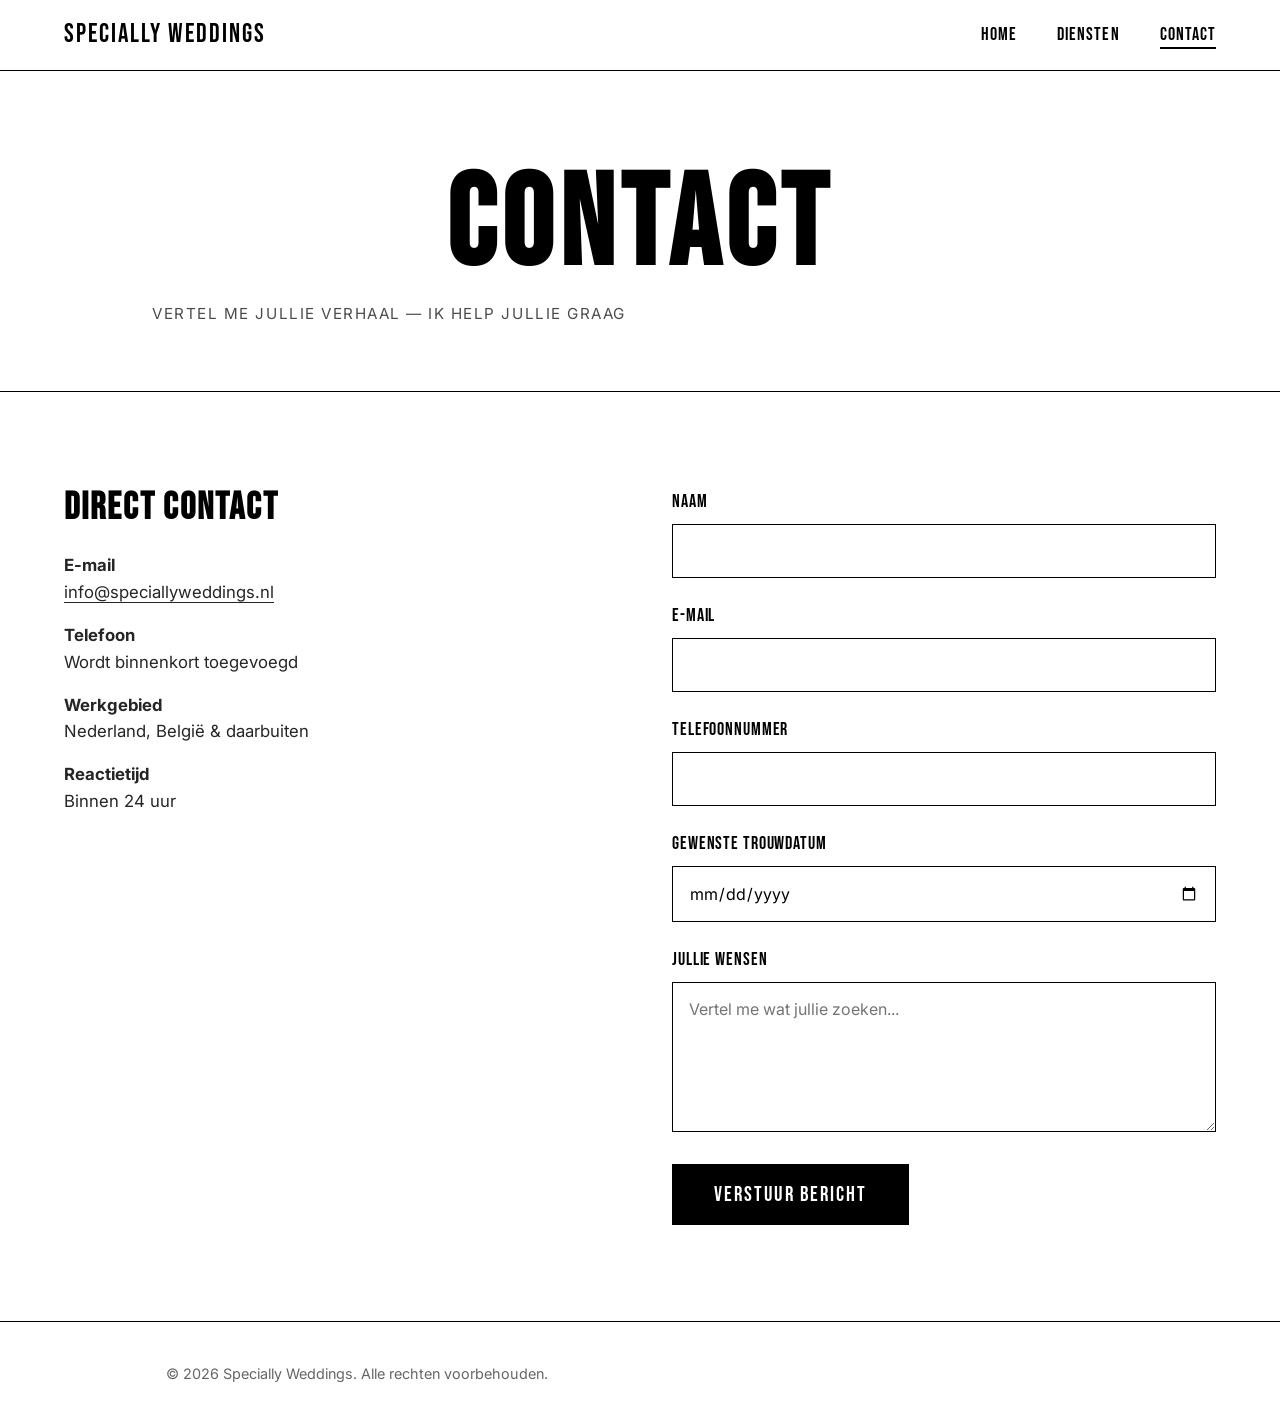
==== contact.html @ 28e21344 "Initial commit: Specially Weddings website - 5 design variants" ====
<!DOCTYPE html>
<html lang="nl">
<head>
  <meta charset="UTF-8">
  <meta name="viewport" content="width=device-width, initial-scale=1.0">
  <title>Contact | Specially Weddings</title>
  <meta name="description" content="Neem contact op met Specially Weddings. Babs helpt jullie graag bij het organiseren van de perfecte bruiloft.">
  <link rel="preconnect" href="https://fonts.googleapis.com">
  <link rel="preconnect" href="https://fonts.gstatic.com" crossorigin>
  <link href="https://fonts.googleapis.com/css2?family=Bebas+Neue&family=Inter:wght@300;400;500;600&display=swap" rel="stylesheet">
  <link rel="stylesheet" href="css/style.css">
</head>
<body>

  <header class="site-header">
    <div class="container">
      <a href="index.html" class="logo">SPECIALLY WEDDINGS</a>
      <nav>
        <button class="menu-toggle" aria-label="Menu openen">
          <span></span>
          <span></span>
          <span></span>
        </button>
        <ul class="nav-links">
          <li><a href="index.html">Home</a></li>
          <li><a href="diensten.html">Diensten</a></li>
          <li><a href="contact.html" class="active">Contact</a></li>
        </ul>
      </nav>
    </div>
  </header>

  <main>

    <div class="page-header">
      <div class="container reveal">
        <h1>Contact</h1>
        <p>Vertel me jullie verhaal — ik help jullie graag</p>
      </div>
    </div>

    <section>
      <div class="container">
        <div class="contact-grid">

          <div class="contact-info reveal">
            <h3>Direct contact</h3>
            <p>
              <strong>E-mail</strong><br>
              <a href="mailto:info@speciallyweddings.nl">info@speciallyweddings.nl</a>
            </p>
            <p>
              <strong>Telefoon</strong><br>
              Wordt binnenkort toegevoegd
            </p>
            <p>
              <strong>Werkgebied</strong><br>
              Nederland, België &amp; daarbuiten
            </p>
            <p>
              <strong>Reactietijd</strong><br>
              Binnen 24 uur
            </p>
          </div>

          <form class="contact-form reveal" action="mailto:info@speciallyweddings.nl" method="post" enctype="text/plain">
            <div class="form-group">
              <label for="naam">Naam</label>
              <input type="text" id="naam" name="naam" required>
            </div>
            <div class="form-group">
              <label for="email">E-mail</label>
              <input type="email" id="email" name="email" required>
            </div>
            <div class="form-group">
              <label for="telefoon">Telefoonnummer</label>
              <input type="tel" id="telefoon" name="telefoon">
            </div>
            <div class="form-group">
              <label for="datum">Gewenste trouwdatum</label>
              <input type="date" id="datum" name="datum">
            </div>
            <div class="form-group">
              <label for="bericht">Jullie wensen</label>
              <textarea id="bericht" name="bericht" placeholder="Vertel me wat jullie zoeken..." required></textarea>
            </div>
            <button type="submit" class="btn">Verstuur bericht</button>
          </form>

        </div>
      </div>
    </section>

  </main>

  <footer class="site-footer">
    <div class="container">
      <p>&copy; 2026 Specially Weddings. Alle rechten voorbehouden.</p>
    </div>
  </footer>

  <script src="js/main.js"></script>
</body>
</html>
---- css/style.css ----
/* ============================================
   SPECIALLY WEDDINGS — MINIMALIST BLACK/WHITE
   ============================================ */

/* Reset */
*, *::before, *::after {
  margin: 0;
  padding: 0;
  box-sizing: border-box;
}

html {
  scroll-behavior: smooth;
  font-size: 16px;
}

body {
  font-family: 'Inter', sans-serif;
  background: #ffffff;
  color: #000000;
  line-height: 1.6;
  overflow-x: hidden;
}

img {
  max-width: 100%;
  display: block;
}

a {
  color: inherit;
  text-decoration: none;
}

ul, ol {
  list-style: none;
}

/* Typography */
h1, h2, h3, h4, h5, h6 {
  font-family: 'Bebas Neue', sans-serif;
  text-transform: uppercase;
  letter-spacing: 0.05em;
  line-height: 1.05;
}

h1 { font-size: clamp(3.5rem, 10vw, 8rem); }
h2 { font-size: clamp(2.5rem, 6vw, 5rem); }
h3 { font-size: clamp(1.5rem, 3vw, 2.5rem); }

p {
  font-size: 1.05rem;
  max-width: 65ch;
}

/* Layout */
.container {
  width: 100%;
  max-width: 1200px;
  margin: 0 auto;
  padding: 0 1.5rem;
}

section {
  padding: 6rem 0;
}

/* Navigation */
.site-header {
  position: fixed;
  top: 0;
  left: 0;
  width: 100%;
  z-index: 1000;
  background: rgba(255,255,255,0.95);
  backdrop-filter: blur(8px);
  border-bottom: 1px solid #000;
}

.site-header .container {
  display: flex;
  align-items: center;
  justify-content: space-between;
  height: 70px;
}

.logo {
  font-family: 'Bebas Neue', sans-serif;
  font-size: 1.6rem;
  letter-spacing: 0.08em;
}

.nav-links {
  display: flex;
  gap: 2.5rem;
  align-items: center;
}

.nav-links a {
  font-family: 'Bebas Neue', sans-serif;
  font-size: 1.1rem;
  letter-spacing: 0.06em;
  text-transform: uppercase;
  position: relative;
  padding-bottom: 4px;
  transition: opacity 0.3s;
}

.nav-links a::after {
  content: '';
  position: absolute;
  bottom: 0;
  left: 0;
  width: 0;
  height: 2px;
  background: #000;
  transition: width 0.3s;
}

.nav-links a:hover::after,
.nav-links a.active::after {
  width: 100%;
}

.nav-links a:hover {
  opacity: 0.7;
}

/* Mobile menu */
.menu-toggle {
  display: none;
  flex-direction: column;
  gap: 5px;
  background: none;
  border: none;
  cursor: pointer;
  padding: 5px;
}

.menu-toggle span {
  display: block;
  width: 28px;
  height: 2px;
  background: #000;
  transition: all 0.3s;
}

/* Hero */
.hero {
  min-height: 100vh;
  display: flex;
  align-items: center;
  justify-content: center;
  text-align: center;
  padding: 8rem 1.5rem 4rem;
  background: #fff;
  border-bottom: 1px solid #000;
}

.hero-content {
  max-width: 900px;
}

.hero h1 {
  margin-bottom: 1rem;
}

.hero-subtitle {
  font-size: clamp(1.1rem, 2.5vw, 1.5rem);
  font-weight: 300;
  margin-bottom: 2.5rem;
  text-transform: uppercase;
  letter-spacing: 0.15em;
}

/* Buttons */
.btn {
  display: inline-block;
  font-family: 'Bebas Neue', sans-serif;
  font-size: 1.3rem;
  letter-spacing: 0.1em;
  text-transform: uppercase;
  padding: 1rem 2.5rem;
  border: 2px solid #000;
  background: #000;
  color: #fff;
  cursor: pointer;
  transition: all 0.3s ease;
}

.btn:hover {
  background: #fff;
  color: #000;
}

.btn-outline {
  background: transparent;
  color: #000;
}

.btn-outline:hover {
  background: #000;
  color: #fff;
}

/* Intro Section */
.intro {
  text-align: center;
  max-width: 800px;
  margin: 0 auto;
}

.intro h2 {
  margin-bottom: 1.5rem;
}

.intro p {
  font-size: 1.15rem;
  margin: 0 auto;
}

/* Diensten Grid */
.diensten-section {
  background: #000;
  color: #fff;
  border-top: 1px solid #000;
  border-bottom: 1px solid #000;
}

.diensten-section h2 {
  text-align: center;
  margin-bottom: 4rem;
}

.diensten-grid {
  display: grid;
  grid-template-columns: repeat(auto-fit, minmax(280px, 1fr));
  gap: 2rem;
}

.dienst-card {
  background: #111;
  border: 1px solid #333;
  padding: 2.5rem 2rem;
  transition: all 0.3s ease;
}

.dienst-card:hover {
  border-color: #fff;
  transform: translateY(-4px);
}

.dienst-card h3 {
  margin-bottom: 1rem;
  font-size: 1.8rem;
}

.dienst-card p {
  font-size: 0.95rem;
  opacity: 0.85;
  line-height: 1.6;
}

.dienst-icon {
  font-size: 2.5rem;
  margin-bottom: 1.5rem;
  opacity: 0.8;
}

/* Prijs Section */
.prijs-section {
  text-align: center;
}

.prijs-section h2 {
  margin-bottom: 1rem;
}

.prijs-big {
  font-family: 'Bebas Neue', sans-serif;
  font-size: clamp(4rem, 12vw, 10rem);
  line-height: 1;
  margin: 1rem 0;
}

.prijs-note {
  font-size: 1rem;
  opacity: 0.7;
  margin-top: 1rem;
}

/* CTA Section */
.cta-section {
  background: #000;
  color: #fff;
  text-align: center;
  padding: 5rem 0;
}

.cta-section h2 {
  margin-bottom: 1.5rem;
}

.cta-section p {
  margin-bottom: 2.5rem;
  opacity: 0.9;
  margin-left: auto;
  margin-right: auto;
}

/* Footer */
.site-footer {
  border-top: 1px solid #000;
  padding: 2.5rem 0;
  text-align: center;
}

.site-footer p {
  font-size: 0.9rem;
  opacity: 0.6;
}

/* Scroll reveal animations */
.reveal {
  opacity: 0;
  transform: translateY(30px);
  transition: opacity 0.7s ease, transform 0.7s ease;
}

.reveal.active {
  opacity: 1;
  transform: translateY(0);
}

/* Diensten Page */
.dienst-detail {
  padding: 3rem 0;
  border-bottom: 1px solid #eee;
}

.dienst-detail:last-child {
  border-bottom: none;
}

.dienst-detail h3 {
  margin-bottom: 1rem;
}

.dienst-detail p {
  opacity: 0.85;
}

.page-header {
  padding: 10rem 0 4rem;
  text-align: center;
  border-bottom: 1px solid #000;
}

.page-header h1 {
  margin-bottom: 0.5rem;
}

.page-header p {
  opacity: 0.7;
  text-transform: uppercase;
  letter-spacing: 0.1em;
  font-size: 0.95rem;
}

/* Contact Page */
.contact-grid {
  display: grid;
  grid-template-columns: 1fr 1fr;
  gap: 4rem;
  align-items: start;
}

.contact-info h3 {
  margin-bottom: 1.5rem;
}

.contact-info p {
  margin-bottom: 1rem;
  opacity: 0.85;
}

.contact-info a {
  border-bottom: 1px solid #000;
  transition: opacity 0.3s;
}

.contact-info a:hover {
  opacity: 0.6;
}

.form-group {
  margin-bottom: 1.5rem;
}

.form-group label {
  display: block;
  font-family: 'Bebas Neue', sans-serif;
  font-size: 1.1rem;
  letter-spacing: 0.05em;
  margin-bottom: 0.5rem;
  text-transform: uppercase;
}

.form-group input,
.form-group textarea,
.form-group select {
  width: 100%;
  padding: 1rem;
  border: 1px solid #000;
  background: #fff;
  color: #000;
  font-family: 'Inter', sans-serif;
  font-size: 1rem;
  transition: border-color 0.3s;
}

.form-group input:focus,
.form-group textarea:focus,
.form-group select:focus {
  outline: none;
  border-width: 2px;
}

.form-group textarea {
  min-height: 150px;
  resize: vertical;
}

/* Responsive */
@media (max-width: 768px) {
  .menu-toggle {
    display: flex;
  }

  .nav-links {
    position: fixed;
    top: 70px;
    left: 0;
    width: 100%;
    height: calc(100vh - 70px);
    background: #fff;
    flex-direction: column;
    justify-content: center;
    align-items: center;
    gap: 2rem;
    transform: translateX(100%);
    transition: transform 0.3s ease;
    border-left: 1px solid #000;
  }

  .nav-links.open {
    transform: translateX(0);
  }

  .nav-links a {
    font-size: 1.5rem;
  }

  section {
    padding: 4rem 0;
  }

  .hero {
    padding: 7rem 1.5rem 3rem;
  }

  .contact-grid {
    grid-template-columns: 1fr;
    gap: 3rem;
  }

  .page-header {
    padding: 7rem 0 3rem;
  }
}
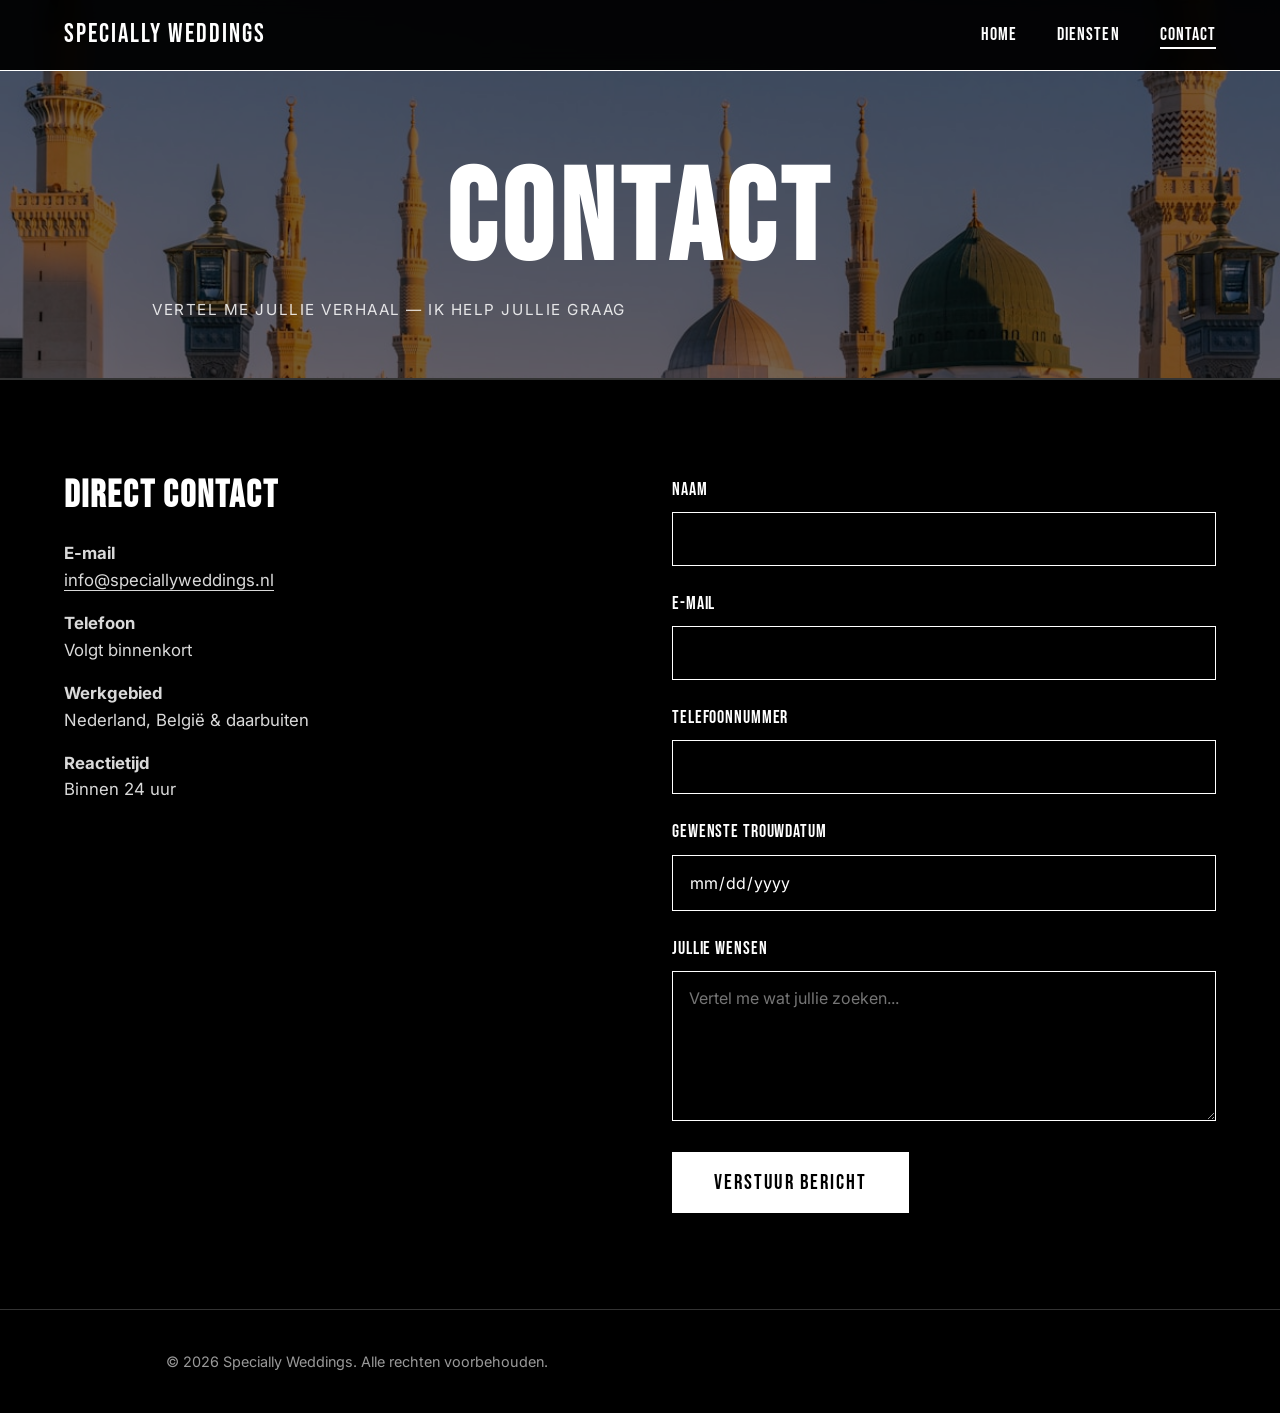
==== commit ba7737e9: "Update: dark theme, stockfoto's, verbeterde copy en layout" ====
--- a/contact.html
+++ b/contact.html
@@ -33,6 +33,8 @@
   <main>
 
     <div class="page-header">
+      <div class="page-header-bg" style="background-image: url('img/buitenland-trouwen.jpg');"></div>
+      <div class="page-header-overlay"></div>
       <div class="container reveal">
         <h1>Contact</h1>
         <p>Vertel me jullie verhaal — ik help jullie graag</p>
@@ -51,7 +53,7 @@
             </p>
             <p>
               <strong>Telefoon</strong><br>
-              Wordt binnenkort toegevoegd
+              Volgt binnenkort
             </p>
             <p>
               <strong>Werkgebied</strong><br>
--- a/css/style.css
+++ b/css/style.css
@@ -16,8 +16,8 @@
 
 body {
   font-family: 'Inter', sans-serif;
-  background: #ffffff;
-  color: #000000;
+  background: #000000;
+  color: #ffffff;
   line-height: 1.6;
   overflow-x: hidden;
 }
@@ -72,9 +72,9 @@
   left: 0;
   width: 100%;
   z-index: 1000;
-  background: rgba(255,255,255,0.95);
+  background: rgba(0,0,0,0.95);
   backdrop-filter: blur(8px);
-  border-bottom: 1px solid #000;
+  border-bottom: 1px solid #ffffff;
 }
 
 .site-header .container {
@@ -113,7 +113,7 @@
   left: 0;
   width: 0;
   height: 2px;
-  background: #000;
+  background: #ffffff;
   transition: width 0.3s;
 }
 
@@ -141,7 +141,7 @@
   display: block;
   width: 28px;
   height: 2px;
-  background: #000;
+  background: #ffffff;
   transition: all 0.3s;
 }
 
@@ -153,16 +153,34 @@
   justify-content: center;
   text-align: center;
   padding: 8rem 1.5rem 4rem;
-  background: #fff;
-  border-bottom: 1px solid #000;
+  background: #000;
+  background-image: url('../img/hero-beach-wedding.jpg');
+  background-size: cover;
+  background-position: center top;
+  background-repeat: no-repeat;
+  position: relative;
+  border-bottom: 2px solid #000;
+}
+
+.hero::before {
+  content: '';
+  position: absolute;
+  inset: 0;
+  background: rgba(0, 0, 0, 0.52);
+  z-index: 0;
 }
 
 .hero-content {
   max-width: 900px;
+  position: relative;
+  z-index: 1;
+  color: #fff;
 }
 
 .hero h1 {
   margin-bottom: 1rem;
+  color: #fff;
+  text-shadow: 0 2px 20px rgba(0,0,0,0.4);
 }
 
 .hero-subtitle {
@@ -171,6 +189,7 @@
   margin-bottom: 2.5rem;
   text-transform: uppercase;
   letter-spacing: 0.15em;
+  color: rgba(255,255,255,0.9);
 }
 
 /* Buttons */
@@ -181,50 +200,81 @@
   letter-spacing: 0.1em;
   text-transform: uppercase;
   padding: 1rem 2.5rem;
-  border: 2px solid #000;
-  background: #000;
-  color: #fff;
+  border: 2px solid #fff;
+  background: #fff;
+  color: #000;
   cursor: pointer;
   transition: all 0.3s ease;
 }
 
 .btn:hover {
+  background: transparent;
+  color: #fff;
+}
+
+.btn-outline {
+  background: transparent;
+  color: #fff;
+}
+
+.btn-outline:hover {
   background: #fff;
   color: #000;
 }
 
-.btn-outline {
-  background: transparent;
-  color: #000;
-}
-
-.btn-outline:hover {
-  background: #000;
-  color: #fff;
-}
-
 /* Intro Section */
 .intro {
-  text-align: center;
-  max-width: 800px;
-  margin: 0 auto;
-}
-
-.intro h2 {
+  padding: 7rem 0;
+}
+
+.intro-grid {
+  display: grid;
+  grid-template-columns: 1fr 1fr;
+  gap: 5rem;
+  align-items: center;
+}
+
+.intro-text h2 {
   margin-bottom: 1.5rem;
 }
 
-.intro p {
+.intro-text p {
   font-size: 1.15rem;
-  margin: 0 auto;
+  max-width: 55ch;
+}
+
+.intro-text .btn {
+  margin-top: 2.5rem;
+}
+
+.intro-img {
+  position: relative;
+  overflow: hidden;
+}
+
+.intro-img img {
+  width: 100%;
+  height: 480px;
+  object-fit: cover;
+  display: block;
+}
+
+.intro-img::after {
+  content: '';
+  position: absolute;
+  bottom: -1px;
+  left: -1px;
+  right: -1px;
+  height: 6px;
+  background: #ffffff;
 }
 
 /* Diensten Grid */
 .diensten-section {
   background: #000;
   color: #fff;
-  border-top: 1px solid #000;
-  border-bottom: 1px solid #000;
+  border-top: 1px solid #333;
+  border-bottom: 1px solid #333;
 }
 
 .diensten-section h2 {
@@ -241,30 +291,48 @@
 .dienst-card {
   background: #111;
   border: 1px solid #333;
-  padding: 2.5rem 2rem;
+  overflow: hidden;
   transition: all 0.3s ease;
 }
 
 .dienst-card:hover {
   border-color: #fff;
-  transform: translateY(-4px);
+  transform: translateY(-6px);
+}
+
+.dienst-card-img {
+  width: 100%;
+  height: 200px;
+  object-fit: cover;
+  display: block;
+  filter: brightness(0.85);
+  transition: filter 0.4s ease, transform 0.4s ease;
+}
+
+.dienst-card:hover .dienst-card-img {
+  filter: brightness(1);
+  transform: scale(1.03);
+}
+
+.dienst-card-body {
+  padding: 2rem 1.8rem 2.2rem;
 }
 
 .dienst-card h3 {
-  margin-bottom: 1rem;
-  font-size: 1.8rem;
+  margin-bottom: 0.75rem;
+  font-size: 1.7rem;
 }
 
 .dienst-card p {
   font-size: 0.95rem;
-  opacity: 0.85;
+  opacity: 0.8;
   line-height: 1.6;
 }
 
 .dienst-icon {
-  font-size: 2.5rem;
-  margin-bottom: 1.5rem;
-  opacity: 0.8;
+  font-size: 2rem;
+  margin-bottom: 1rem;
+  opacity: 0.7;
 }
 
 /* Prijs Section */
@@ -289,6 +357,54 @@
   margin-top: 1rem;
 }
 
+/* Inspiratie Strip */
+.inspiratie-strip {
+  padding: 0;
+  overflow: hidden;
+  border-top: 2px solid #333;
+  border-bottom: 2px solid #333;
+}
+
+.inspiratie-grid {
+  display: grid;
+  grid-template-columns: repeat(3, 1fr);
+  gap: 0;
+}
+
+.inspiratie-item {
+  position: relative;
+  overflow: hidden;
+}
+
+.inspiratie-item img {
+  width: 100%;
+  height: 380px;
+  object-fit: cover;
+  display: block;
+  transition: transform 0.5s ease, filter 0.4s ease;
+  filter: brightness(0.9);
+}
+
+.inspiratie-item:hover img {
+  transform: scale(1.05);
+  filter: brightness(1);
+}
+
+.inspiratie-caption {
+  position: absolute;
+  bottom: 0;
+  left: 0;
+  right: 0;
+  padding: 1.2rem 1.5rem;
+  background: linear-gradient(to top, rgba(0,0,0,0.75) 0%, transparent 100%);
+  font-family: 'Bebas Neue', sans-serif;
+  font-size: 1.3rem;
+  letter-spacing: 0.1em;
+  color: #fff;
+  text-transform: uppercase;
+  pointer-events: none;
+}
+
 /* CTA Section */
 .cta-section {
   background: #000;
@@ -310,7 +426,7 @@
 
 /* Footer */
 .site-footer {
-  border-top: 1px solid #000;
+  border-top: 1px solid #333;
   padding: 2.5rem 0;
   text-align: center;
 }
@@ -333,38 +449,105 @@
 }
 
 /* Diensten Page */
+.diensten-list {
+  padding: 5rem 0;
+}
+
 .dienst-detail {
-  padding: 3rem 0;
-  border-bottom: 1px solid #eee;
+  display: grid;
+  grid-template-columns: 1fr 1fr;
+  gap: 4rem;
+  align-items: center;
+  padding: 4rem 0;
+  border-bottom: 1px solid #333;
 }
 
 .dienst-detail:last-child {
   border-bottom: none;
 }
 
-.dienst-detail h3 {
-  margin-bottom: 1rem;
-}
-
-.dienst-detail p {
-  opacity: 0.85;
+.dienst-detail.reverse {
+  direction: rtl;
+}
+
+.dienst-detail.reverse > * {
+  direction: ltr;
+}
+
+.dienst-detail-img {
+  overflow: hidden;
+  position: relative;
+}
+
+.dienst-detail-img img {
+  width: 100%;
+  height: 360px;
+  object-fit: cover;
+  display: block;
+  transition: transform 0.5s ease;
+}
+
+.dienst-detail-img:hover img {
+  transform: scale(1.04);
+}
+
+.dienst-detail-text h3 {
+  margin-bottom: 1.2rem;
+}
+
+.dienst-detail-text p {
+  opacity: 0.8;
+  line-height: 1.75;
+  font-size: 1rem;
 }
 
 .page-header {
-  padding: 10rem 0 4rem;
+  padding: 0;
   text-align: center;
-  border-bottom: 1px solid #000;
+  border-bottom: 2px solid #333;
+  position: relative;
+  min-height: 380px;
+  display: flex;
+  align-items: flex-end;
+  justify-content: center;
+  overflow: hidden;
+}
+
+.page-header-bg {
+  position: absolute;
+  inset: 0;
+  background-size: cover;
+  background-position: center;
+  background-repeat: no-repeat;
+  z-index: 0;
+}
+
+.page-header-overlay {
+  position: absolute;
+  inset: 0;
+  background: rgba(0,0,0,0.55);
+  z-index: 1;
+}
+
+.page-header .container {
+  position: relative;
+  z-index: 2;
+  color: #fff;
+  padding-top: 8rem;
+  padding-bottom: 3.5rem;
 }
 
 .page-header h1 {
   margin-bottom: 0.5rem;
+  color: #fff;
 }
 
 .page-header p {
-  opacity: 0.7;
+  opacity: 0.85;
   text-transform: uppercase;
   letter-spacing: 0.1em;
   font-size: 0.95rem;
+  color: #fff;
 }
 
 /* Contact Page */
@@ -385,7 +568,7 @@
 }
 
 .contact-info a {
-  border-bottom: 1px solid #000;
+  border-bottom: 1px solid #fff;
   transition: opacity 0.3s;
 }
 
@@ -411,9 +594,9 @@
 .form-group select {
   width: 100%;
   padding: 1rem;
-  border: 1px solid #000;
-  background: #fff;
-  color: #000;
+  border: 1px solid #fff;
+  background: #000;
+  color: #fff;
   font-family: 'Inter', sans-serif;
   font-size: 1rem;
   transition: border-color 0.3s;
@@ -443,14 +626,14 @@
     left: 0;
     width: 100%;
     height: calc(100vh - 70px);
-    background: #fff;
+    background: #000;
     flex-direction: column;
     justify-content: center;
     align-items: center;
     gap: 2rem;
     transform: translateX(100%);
     transition: transform 0.3s ease;
-    border-left: 1px solid #000;
+    border-left: 1px solid #333;
   }
 
   .nav-links.open {
@@ -475,6 +658,41 @@
   }
 
   .page-header {
-    padding: 7rem 0 3rem;
-  }
-}
+    min-height: 280px;
+  }
+
+  .intro-grid {
+    grid-template-columns: 1fr;
+    gap: 3rem;
+  }
+
+  .intro-img {
+    order: -1;
+  }
+
+  .intro-img img {
+    height: 300px;
+  }
+
+  .inspiratie-grid {
+    grid-template-columns: 1fr;
+  }
+
+  .inspiratie-item img {
+    height: 260px;
+  }
+
+  .dienst-detail {
+    grid-template-columns: 1fr;
+    gap: 2rem;
+    padding: 3rem 0;
+  }
+
+  .dienst-detail.reverse {
+    direction: ltr;
+  }
+
+  .dienst-detail-img img {
+    height: 260px;
+  }
+}
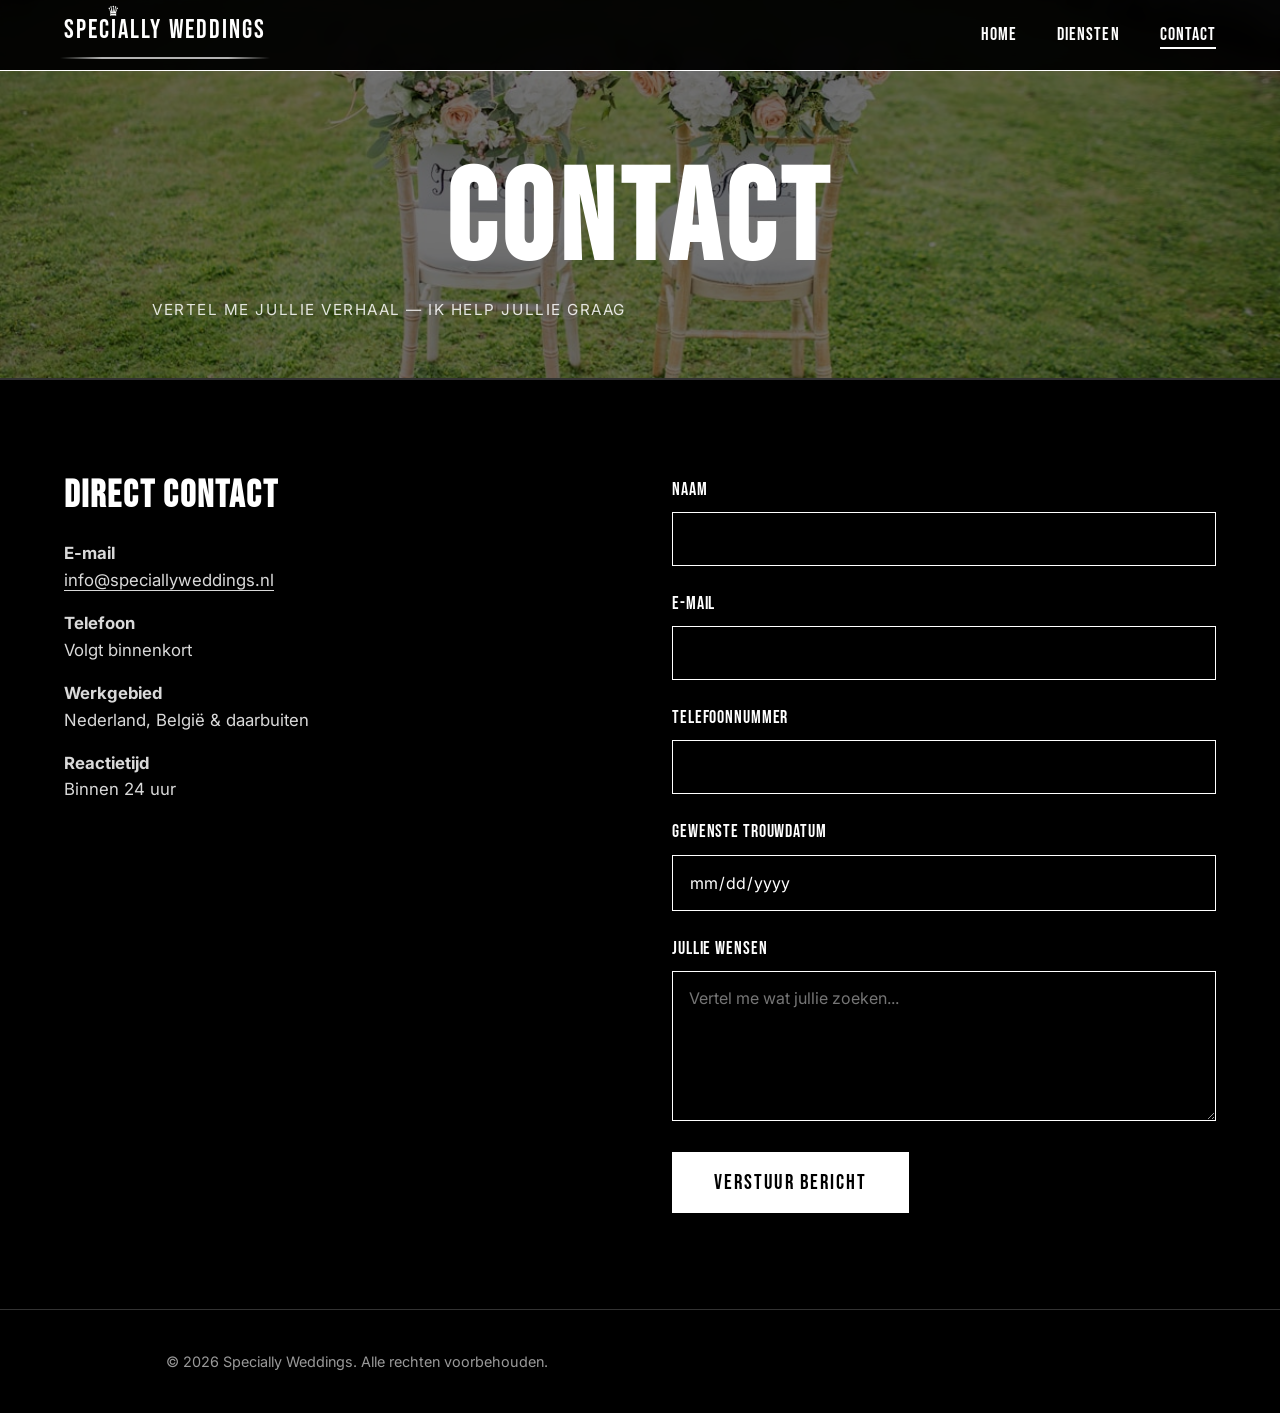
==== commit 97755de2: "Logo: kroon op de i + swash lijn onder tekst" ====
--- a/contact.html
+++ b/contact.html
@@ -14,7 +14,7 @@
 
   <header class="site-header">
     <div class="container">
-      <a href="index.html" class="logo">SPECIALLY WEDDINGS</a>
+      <a href="index.html" class="logo">SPEC<span class="i-crown">I</span>ALLY WEDDINGS</a>
       <nav>
         <button class="menu-toggle" aria-label="Menu openen">
           <span></span>
--- a/css/style.css
+++ b/css/style.css
@@ -88,6 +88,39 @@
   font-family: 'Bebas Neue', sans-serif;
   font-size: 1.6rem;
   letter-spacing: 0.08em;
+  position: relative;
+  display: inline-block;
+  padding-bottom: 0.25em;
+}
+
+/* Kroon op de i */
+.logo .i-crown {
+  position: relative;
+  display: inline-block;
+}
+
+.logo .i-crown::after {
+  content: '\265B';
+  position: absolute;
+  top: -0.45em;
+  left: 50%;
+  transform: translateX(-50%);
+  font-size: 0.55em;
+  color: #fff;
+  line-height: 1;
+  pointer-events: none;
+}
+
+/* Swash lijn onder logo */
+.logo::after {
+  content: '';
+  position: absolute;
+  bottom: 0;
+  left: -2%;
+  right: -2%;
+  height: 2px;
+  background: linear-gradient(90deg, transparent 0%, #fff 20%, #fff 80%, transparent 100%);
+  opacity: 0.7;
 }
 
 .nav-links {
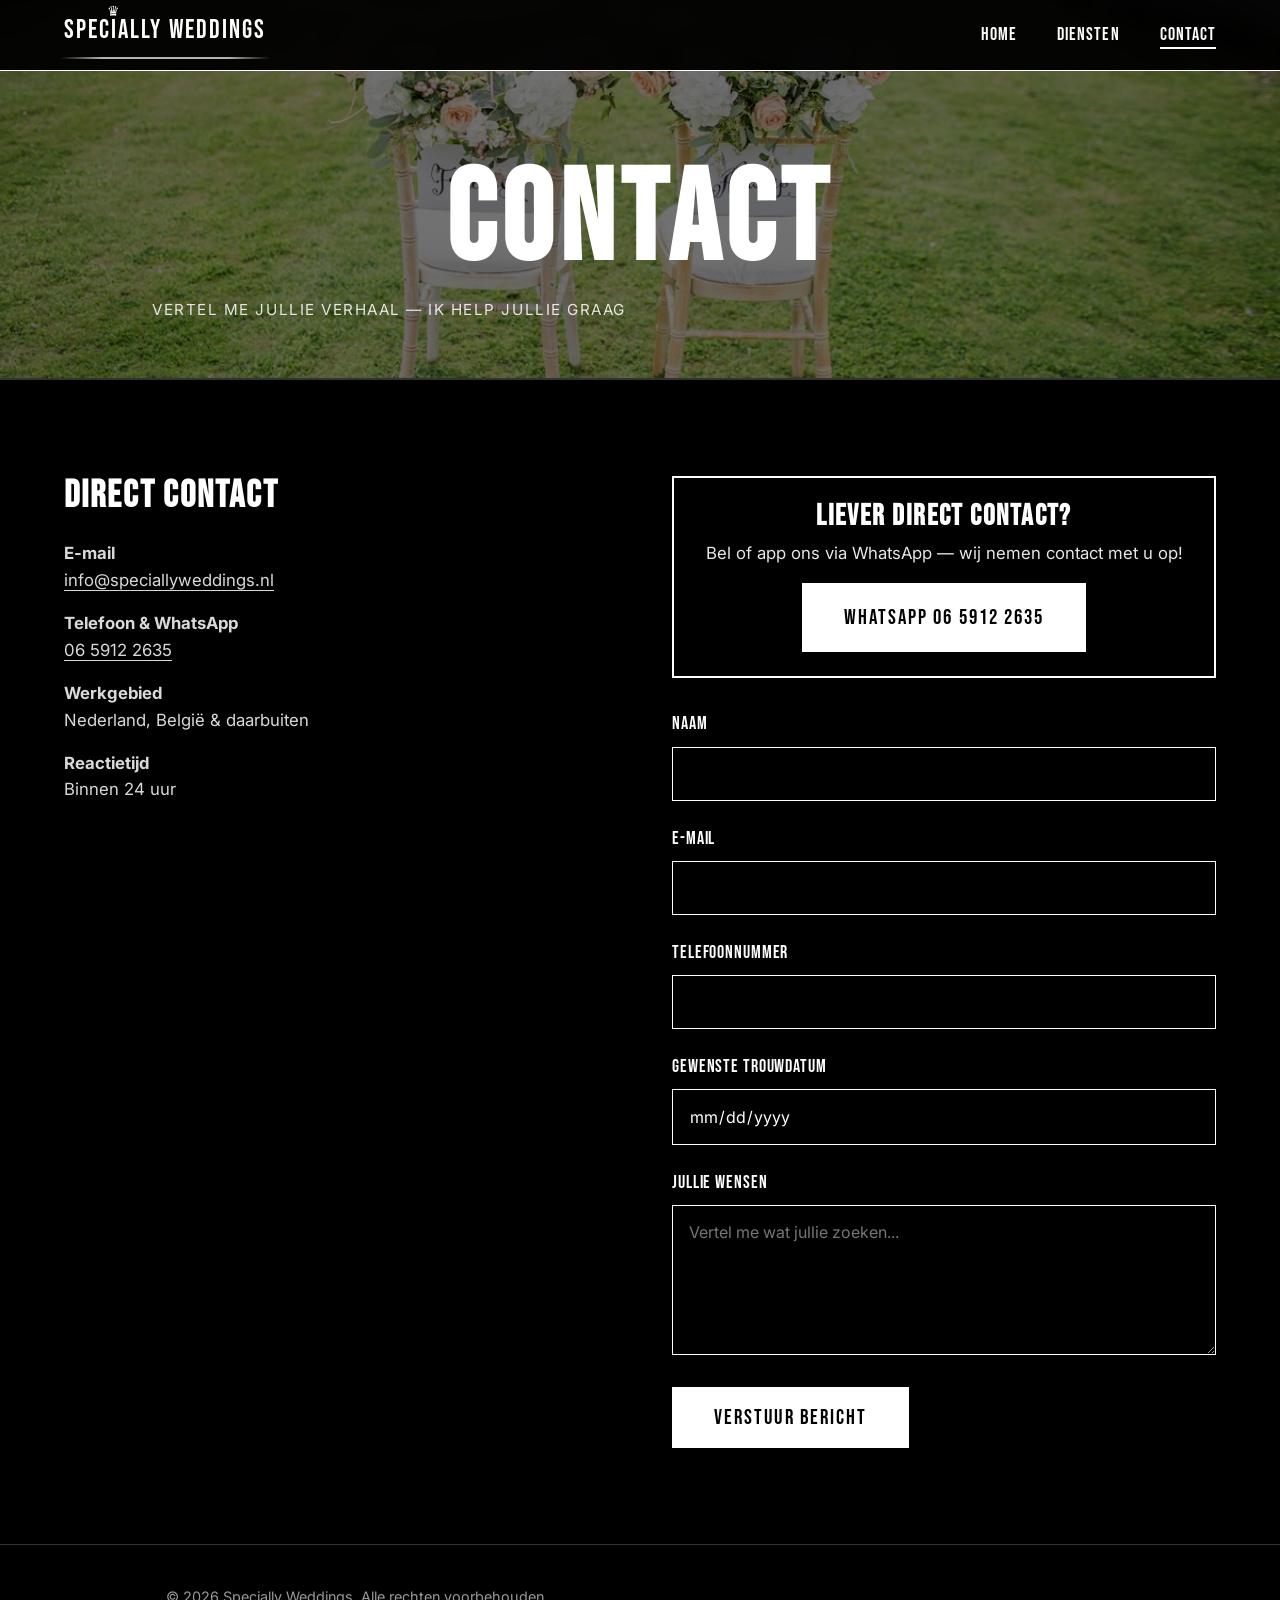
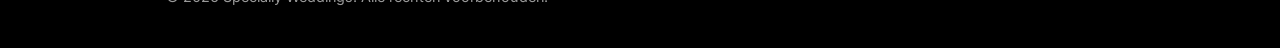
==== commit 914b040d: "Contact: telefoonnummer + WhatsApp CTA toegevoegd" ====
--- a/contact.html
+++ b/contact.html
@@ -52,8 +52,8 @@
               <a href="mailto:info@speciallyweddings.nl">info@speciallyweddings.nl</a>
             </p>
             <p>
-              <strong>Telefoon</strong><br>
-              Volgt binnenkort
+              <strong>Telefoon &amp; WhatsApp</strong><br>
+              <a href="tel:0659122635">06 5912 2635</a>
             </p>
             <p>
               <strong>Werkgebied</strong><br>
@@ -65,7 +65,14 @@
             </p>
           </div>
 
-          <form class="contact-form reveal" action="mailto:info@speciallyweddings.nl" method="post" enctype="text/plain">
+          <div class="contact-form reveal">
+            <div class="whatsapp-cta" style="margin-bottom: 2rem; padding: 1.5rem; border: 2px solid #fff; text-align: center;">
+              <h3 style="font-family: 'Bebas Neue', sans-serif; font-size: 1.8rem; letter-spacing: 0.05em; margin-bottom: 0.5rem;">Liever direct contact?</h3>
+              <p style="margin-bottom: 1rem; opacity: 0.9;">Bel of app ons via WhatsApp — wij nemen contact met u op!</p>
+              <a href="https://wa.me/31659122635" class="btn" target="_blank">WhatsApp 06 5912 2635</a>
+            </div>
+
+          <form action="mailto:info@speciallyweddings.nl" method="post" enctype="text/plain">
             <div class="form-group">
               <label for="naam">Naam</label>
               <input type="text" id="naam" name="naam" required>
@@ -88,6 +95,7 @@
             </div>
             <button type="submit" class="btn">Verstuur bericht</button>
           </form>
+          </div>
 
         </div>
       </div>
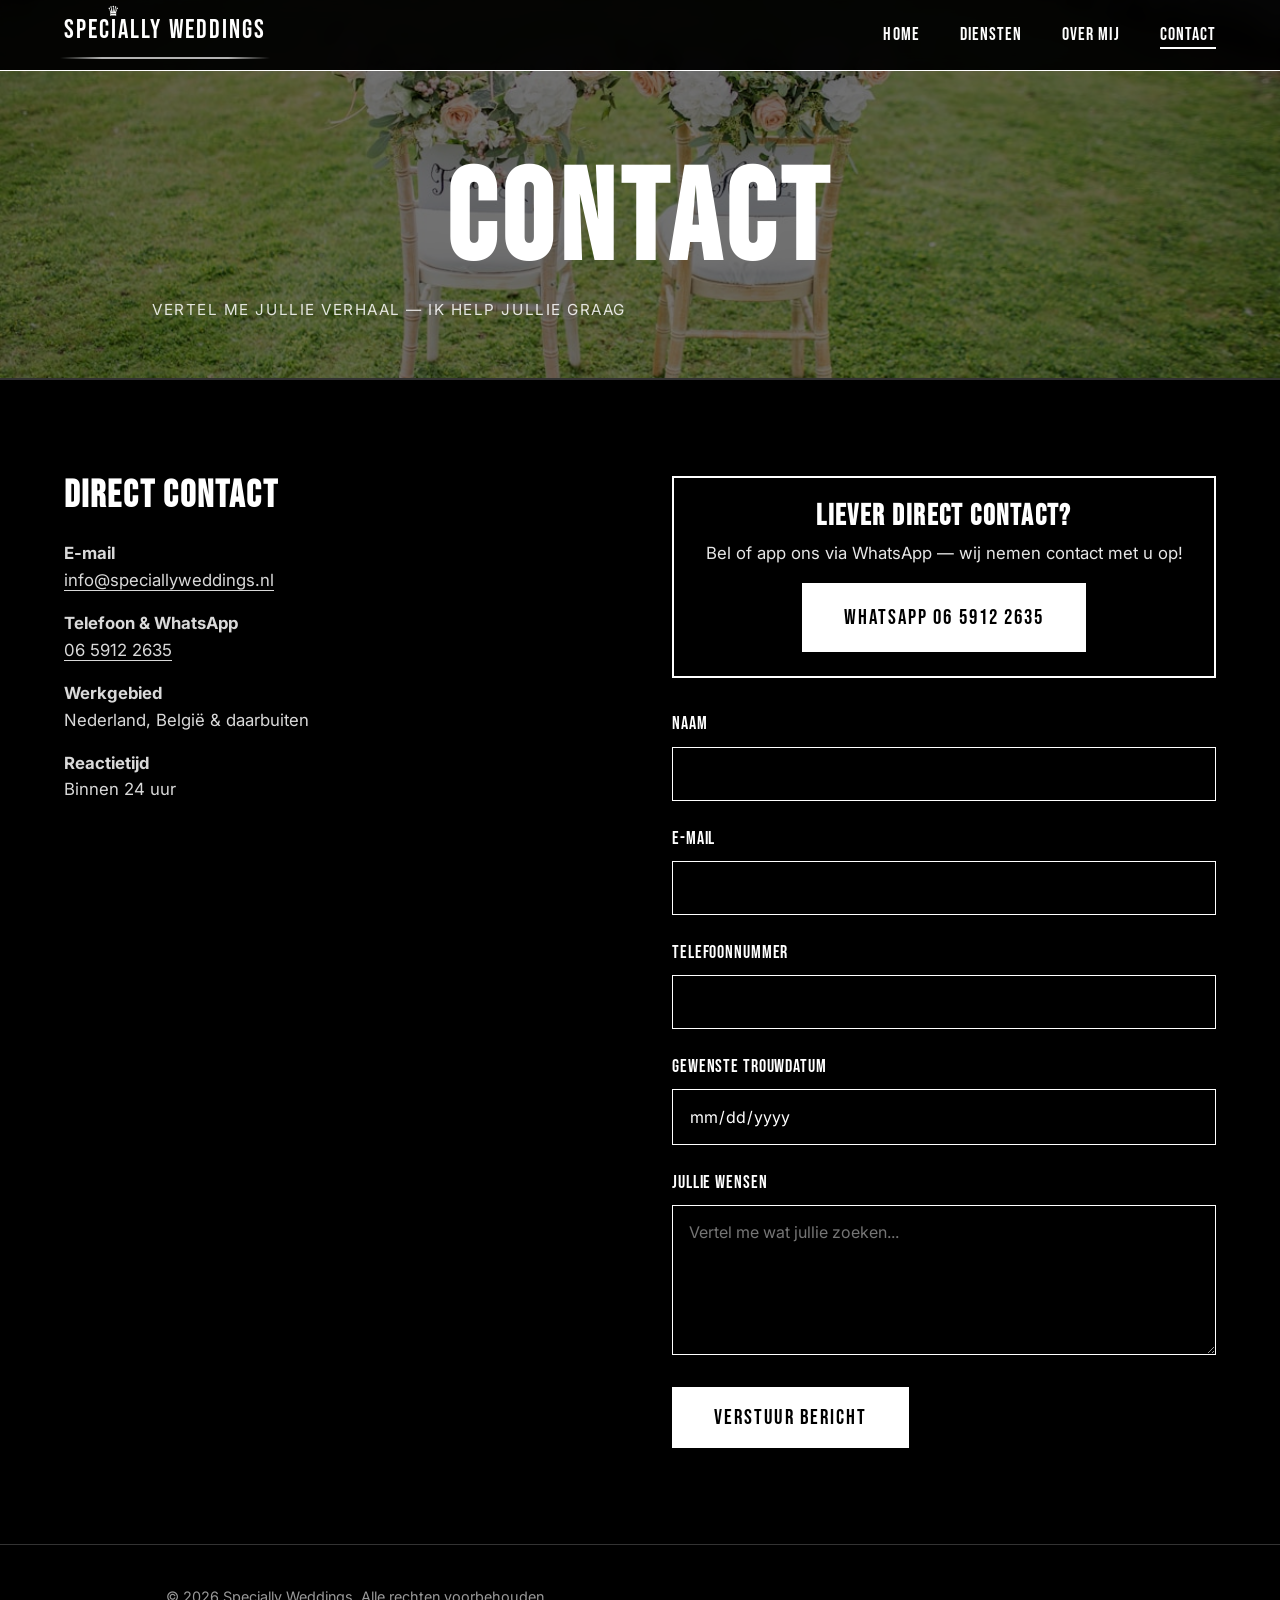
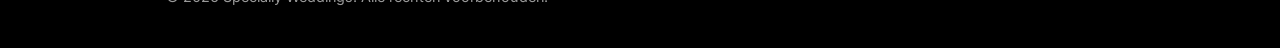
==== commit 269f34d9: "Nieuwe Over mij pagina + korte versie op homepage + nav links" ====
--- a/contact.html
+++ b/contact.html
@@ -24,6 +24,7 @@
         <ul class="nav-links">
           <li><a href="index.html">Home</a></li>
           <li><a href="diensten.html">Diensten</a></li>
+          <li><a href="over-mij.html">Over mij</a></li>
           <li><a href="contact.html" class="active">Contact</a></li>
         </ul>
       </nav>
--- a/css/style.css
+++ b/css/style.css
@@ -581,6 +581,151 @@
   letter-spacing: 0.1em;
   font-size: 0.95rem;
   color: #fff;
+}
+
+/* Over mij Page */
+.over-mij-intro {
+  padding: 6rem 0;
+}
+
+.over-mij-grid {
+  display: grid;
+  grid-template-columns: 1fr 1.2fr;
+  gap: 5rem;
+  align-items: center;
+}
+
+.over-mij-img {
+  overflow: hidden;
+  position: relative;
+}
+
+.over-mij-img img {
+  width: 100%;
+  height: 520px;
+  object-fit: cover;
+  display: block;
+}
+
+.over-mij-text h2 {
+  margin-bottom: 1.5rem;
+}
+
+.over-mij-text p {
+  margin-bottom: 1.2rem;
+  opacity: 0.85;
+  line-height: 1.75;
+}
+
+/* Verwachtingen */
+.verwachtingen-section {
+  padding: 6rem 0;
+  border-top: 1px solid #333;
+  border-bottom: 1px solid #333;
+}
+
+.verwachtingen-section h2 {
+  text-align: center;
+  margin-bottom: 4rem;
+}
+
+.verwachtingen-grid {
+  display: grid;
+  grid-template-columns: repeat(4, 1fr);
+  gap: 2.5rem;
+}
+
+.verwachting-card {
+  padding: 2rem;
+  border: 1px solid #333;
+  transition: border-color 0.3s;
+}
+
+.verwachting-card:hover {
+  border-color: #fff;
+}
+
+.verwachting-card h3 {
+  font-size: 1.4rem;
+  margin-bottom: 1rem;
+  letter-spacing: 0.05em;
+}
+
+.verwachting-card p {
+  opacity: 0.8;
+  line-height: 1.7;
+  font-size: 0.95rem;
+}
+
+/* Doelstelling */
+.doelstelling-section {
+  padding: 6rem 0;
+  text-align: center;
+}
+
+.doelstelling-section h2 {
+  margin-bottom: 1.5rem;
+}
+
+.doelstelling-lead {
+  font-size: 1.3rem;
+  opacity: 0.9;
+  margin-bottom: 2rem;
+  max-width: 700px;
+  margin-left: auto;
+  margin-right: auto;
+}
+
+.doelstelling-section p {
+  max-width: 700px;
+  margin-left: auto;
+  margin-right: auto;
+  margin-bottom: 1.5rem;
+  opacity: 0.85;
+  line-height: 1.75;
+}
+
+.doelstelling-section .btn {
+  margin-top: 1.5rem;
+}
+
+/* Over Babs kort (homepage) */
+.over-babs-kort {
+  padding: 6rem 0;
+  border-top: 1px solid #333;
+}
+
+.over-babs-grid {
+  display: grid;
+  grid-template-columns: 1.2fr 1fr;
+  gap: 5rem;
+  align-items: center;
+}
+
+.over-babs-text h2 {
+  margin-bottom: 1.5rem;
+}
+
+.over-babs-text p {
+  margin-bottom: 1.2rem;
+  opacity: 0.85;
+  line-height: 1.75;
+}
+
+.over-babs-text .btn {
+  margin-top: 1rem;
+}
+
+.over-babs-img {
+  overflow: hidden;
+  position: relative;
+}
+
+.over-babs-img img {
+  width: 100%;
+  height: 420px;
+  object-fit: cover;
+  display: block;
 }
 
 /* Contact Page */
@@ -728,4 +873,42 @@
   .dienst-detail-img img {
     height: 260px;
   }
-}
+
+  .over-mij-grid,
+  .over-babs-grid {
+    grid-template-columns: 1fr;
+    gap: 3rem;
+  }
+
+  .over-mij-img img,
+  .over-babs-img img {
+    height: 320px;
+  }
+
+  .over-babs-img {
+    order: -1;
+  }
+
+  .verwachtingen-grid {
+    grid-template-columns: 1fr;
+    gap: 1.5rem;
+  }
+
+  .verwachting-card {
+    padding: 1.5rem;
+  }
+
+  .doelstelling-section {
+    padding: 4rem 0;
+  }
+
+  .doelstelling-lead {
+    font-size: 1.1rem;
+  }
+
+  .over-mij-intro,
+  .over-babs-kort,
+  .verwachtingen-section {
+    padding: 4rem 0;
+  }
+}
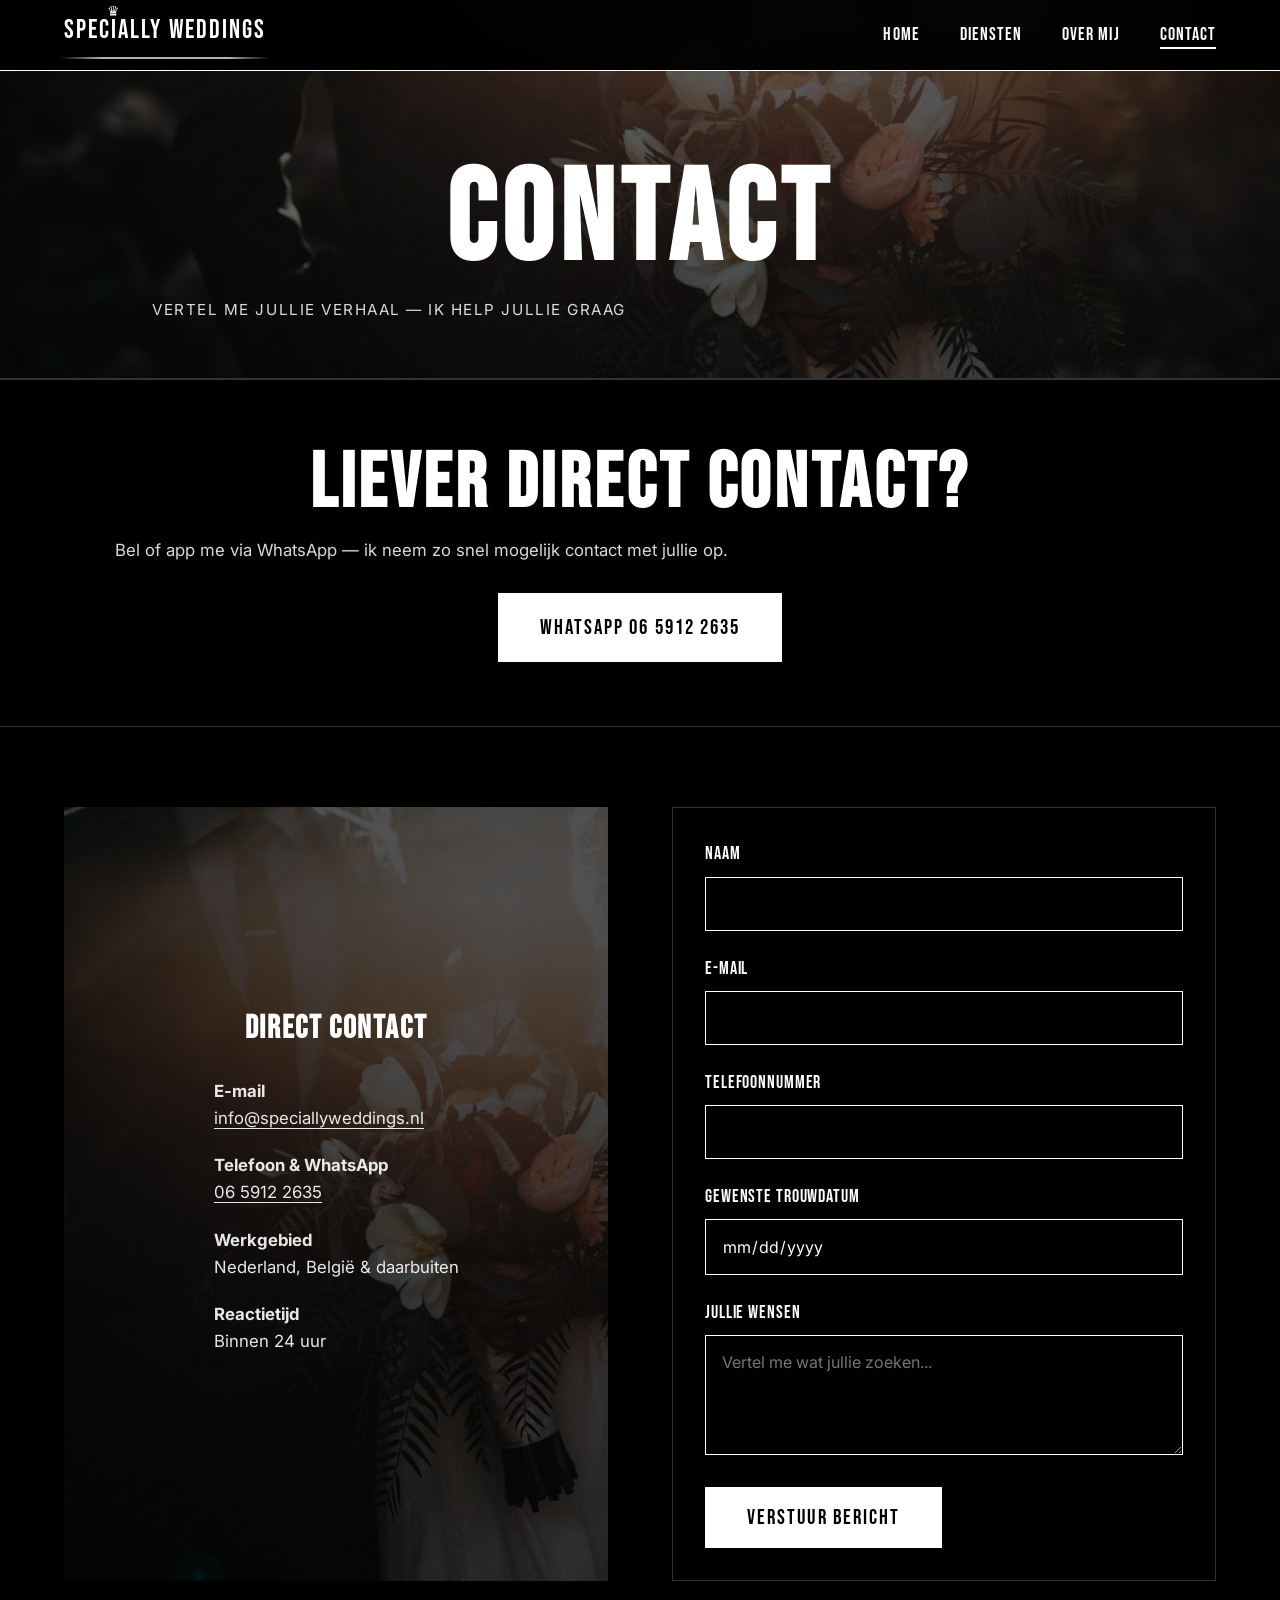
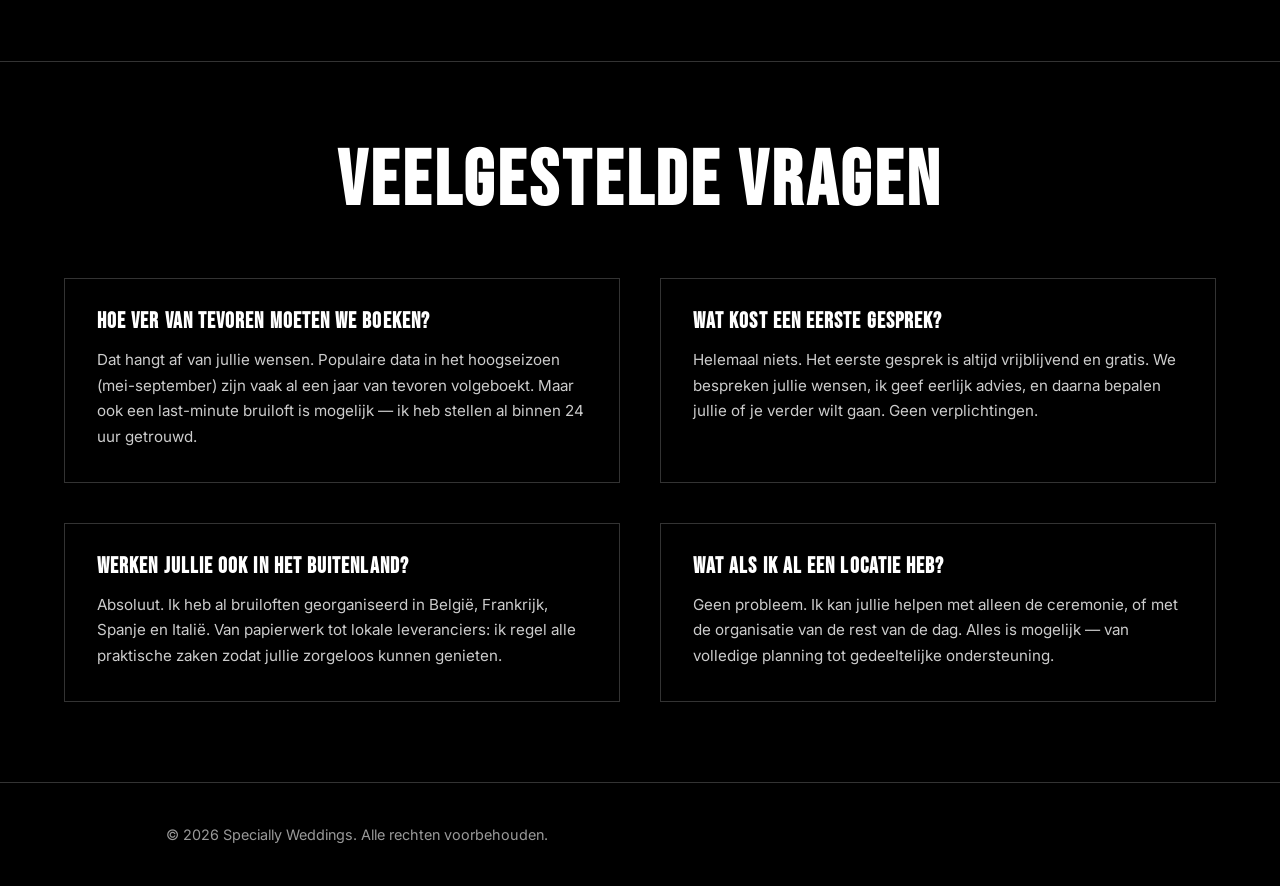
==== commit 8c17c70c: "Contactpagina redesign: WhatsApp banner, sfeerfoto met overlay, FAQ sectie" ====
--- a/contact.html
+++ b/contact.html
@@ -4,7 +4,7 @@
   <meta charset="UTF-8">
   <meta name="viewport" content="width=device-width, initial-scale=1.0">
   <title>Contact | Specially Weddings</title>
-  <meta name="description" content="Neem contact op met Specially Weddings. Babs helpt jullie graag bij het organiseren van de perfecte bruiloft.">
+  <meta name="description" content="Neem contact op met Specially Weddings. Bel, app of mail Babs voor een vrijblijvend gesprek.">
   <link rel="preconnect" href="https://fonts.googleapis.com">
   <link rel="preconnect" href="https://fonts.gstatic.com" crossorigin>
   <link href="https://fonts.googleapis.com/css2?family=Bebas+Neue&family=Inter:wght@300;400;500;600&display=swap" rel="stylesheet">
@@ -34,7 +34,7 @@
   <main>
 
     <div class="page-header">
-      <div class="page-header-bg" style="background-image: url('img/buitenland-trouwen.jpg');"></div>
+      <div class="page-header-bg" style="background-image: url('img/contact-sfeer.jpg');"></div>
       <div class="page-header-overlay"></div>
       <div class="container reveal">
         <h1>Contact</h1>
@@ -42,62 +42,112 @@
       </div>
     </div>
 
-    <section>
+    <!-- WHATSAPP BANNER -->
+    <section class="whatsapp-banner">
+      <div class="container reveal">
+        <h2>Liever direct contact?</h2>
+        <p>Bel of app me via WhatsApp — ik neem zo snel mogelijk contact met jullie op.</p>
+        <a href="https://wa.me/31659122635" class="btn" target="_blank">WhatsApp 06 5912 2635</a>
+      </div>
+    </section>
+
+    <!-- CONTACT GRID -->
+    <section class="contact-section">
       <div class="container">
-        <div class="contact-grid">
+        <div class="contact-layout">
 
-          <div class="contact-info reveal">
-            <h3>Direct contact</h3>
-            <p>
-              <strong>E-mail</strong><br>
-              <a href="mailto:info@speciallyweddings.nl">info@speciallyweddings.nl</a>
-            </p>
-            <p>
-              <strong>Telefoon &amp; WhatsApp</strong><br>
-              <a href="tel:0659122635">06 5912 2635</a>
-            </p>
-            <p>
-              <strong>Werkgebied</strong><br>
-              Nederland, België &amp; daarbuiten
-            </p>
-            <p>
-              <strong>Reactietijd</strong><br>
-              Binnen 24 uur
-            </p>
+          <div class="contact-visual reveal">
+            <img src="img/contact-sfeer.jpg" alt="Romantisch koppel bij zonsondergang" loading="lazy">
+            <div class="contact-overlay">
+              <div class="contact-details">
+                <h3>Direct contact</h3>
+                <p>
+                  <strong>E-mail</strong><br>
+                  <a href="mailto:info@speciallyweddings.nl">info@speciallyweddings.nl</a>
+                </p>
+                <p>
+                  <strong>Telefoon &amp; WhatsApp</strong><br>
+                  <a href="tel:0659122635">06 5912 2635</a>
+                </p>
+                <p>
+                  <strong>Werkgebied</strong><br>
+                  Nederland, België &amp; daarbuiten
+                </p>
+                <p>
+                  <strong>Reactietijd</strong><br>
+                  Binnen 24 uur
+                </p>
+              </div>
+            </div>
           </div>
 
-          <div class="contact-form reveal">
-            <div class="whatsapp-cta" style="margin-bottom: 2rem; padding: 1.5rem; border: 2px solid #fff; text-align: center;">
-              <h3 style="font-family: 'Bebas Neue', sans-serif; font-size: 1.8rem; letter-spacing: 0.05em; margin-bottom: 0.5rem;">Liever direct contact?</h3>
-              <p style="margin-bottom: 1rem; opacity: 0.9;">Bel of app ons via WhatsApp — wij nemen contact met u op!</p>
-              <a href="https://wa.me/31659122635" class="btn" target="_blank">WhatsApp 06 5912 2635</a>
-            </div>
-
-          <form action="mailto:info@speciallyweddings.nl" method="post" enctype="text/plain">
-            <div class="form-group">
-              <label for="naam">Naam</label>
-              <input type="text" id="naam" name="naam" required>
-            </div>
-            <div class="form-group">
-              <label for="email">E-mail</label>
-              <input type="email" id="email" name="email" required>
-            </div>
-            <div class="form-group">
-              <label for="telefoon">Telefoonnummer</label>
-              <input type="tel" id="telefoon" name="telefoon">
-            </div>
-            <div class="form-group">
-              <label for="datum">Gewenste trouwdatum</label>
-              <input type="date" id="datum" name="datum">
-            </div>
-            <div class="form-group">
-              <label for="bericht">Jullie wensen</label>
-              <textarea id="bericht" name="bericht" placeholder="Vertel me wat jullie zoeken..." required></textarea>
-            </div>
-            <button type="submit" class="btn">Verstuur bericht</button>
-          </form>
+          <div class="contact-form-wrap reveal">
+            <form class="contact-form" action="mailto:info@speciallyweddings.nl" method="post" enctype="text/plain">
+              <div class="form-group">
+                <label for="naam">Naam</label>
+                <input type="text" id="naam" name="naam" required>
+              </div>
+              <div class="form-group">
+                <label for="email">E-mail</label>
+                <input type="email" id="email" name="email" required>
+              </div>
+              <div class="form-group">
+                <label for="telefoon">Telefoonnummer</label>
+                <input type="tel" id="telefoon" name="telefoon">
+              </div>
+              <div class="form-group">
+                <label for="datum">Gewenste trouwdatum</label>
+                <input type="date" id="datum" name="datum">
+              </div>
+              <div class="form-group">
+                <label for="bericht">Jullie wensen</label>
+                <textarea id="bericht" name="bericht" placeholder="Vertel me wat jullie zoeken..." required></textarea>
+              </div>
+              <button type="submit" class="btn">Verstuur bericht</button>
+            </form>
           </div>
 
+        </div>
+      </div>
+    </section>
+
+    <!-- FAQ -->
+    <section class="faq-section">
+      <div class="container">
+        <h2 class="reveal">Veelgestelde vragen</h2>
+        <div class="faq-grid">
+          <article class="faq-item reveal">
+            <h3>Hoe ver van tevoren moeten we boeken?</h3>
+            <p>
+              Dat hangt af van jullie wensen. Populaire data in het hoogseizoen (mei-september)
+              zijn vaak al een jaar van tevoren volgeboekt. Maar ook een last-minute bruiloft
+              is mogelijk — ik heb stellen al binnen 24 uur getrouwd.
+            </p>
+          </article>
+          <article class="faq-item reveal">
+            <h3>Wat kost een eerste gesprek?</h3>
+            <p>
+              Helemaal niets. Het eerste gesprek is altijd vrijblijvend en gratis.
+              We bespreken jullie wensen, ik geef eerlijk advies, en daarna bepalen
+              jullie of je verder wilt gaan. Geen verplichtingen.
+            </p>
+          </article>
+          <article class="faq-item reveal">
+            <h3>Werken jullie ook in het buitenland?</h3>
+            <p>
+              Absoluut. Ik heb al bruiloften georganiseerd in België, Frankrijk, Spanje
+              en Italië. Van papierwerk tot lokale leveranciers: ik regel alle praktische
+              zaken zodat jullie zorgeloos kunnen genieten.
+            </p>
+          </article>
+          <article class="faq-item reveal">
+            <h3>Wat als ik al een locatie heb?</h3>
+            <p>
+              Geen probleem. Ik kan jullie helpen met alleen de ceremonie, of met de
+              organisatie van de rest van de dag. Alles is mogelijk — van volledige
+              planning tot gedeeltelijke ondersteuning.
+            </p>
+          </article>
         </div>
       </div>
     </section>
--- a/css/style.css
+++ b/css/style.css
@@ -729,29 +729,93 @@
 }
 
 /* Contact Page */
-.contact-grid {
+
+/* WhatsApp Banner */
+.whatsapp-banner {
+  padding: 4rem 0;
+  text-align: center;
+  border-bottom: 1px solid #333;
+}
+
+.whatsapp-banner h2 {
+  margin-bottom: 0.8rem;
+}
+
+.whatsapp-banner p {
+  opacity: 0.85;
+  margin-bottom: 1.8rem;
+  font-size: 1.05rem;
+}
+
+/* Contact Layout */
+.contact-section {
+  padding: 5rem 0;
+}
+
+.contact-layout {
   display: grid;
   grid-template-columns: 1fr 1fr;
   gap: 4rem;
-  align-items: start;
-}
-
-.contact-info h3 {
-  margin-bottom: 1.5rem;
-}
-
-.contact-info p {
-  margin-bottom: 1rem;
-  opacity: 0.85;
-}
-
-.contact-info a {
+  align-items: stretch;
+}
+
+/* Contact Visual (foto + overlay) */
+.contact-visual {
+  position: relative;
+  overflow: hidden;
+  min-height: 600px;
+}
+
+.contact-visual img {
+  position: absolute;
+  inset: 0;
+  width: 100%;
+  height: 100%;
+  object-fit: cover;
+  display: block;
+}
+
+.contact-overlay {
+  position: absolute;
+  inset: 0;
+  background: rgba(0,0,0,0.65);
+  display: flex;
+  align-items: center;
+  justify-content: center;
+  padding: 2.5rem;
+}
+
+.contact-details h3 {
+  margin-bottom: 2rem;
+  text-align: center;
+  font-size: 2rem;
+}
+
+.contact-details p {
+  margin-bottom: 1.3rem;
+  opacity: 0.9;
+  line-height: 1.6;
+}
+
+.contact-details a {
   border-bottom: 1px solid #fff;
   transition: opacity 0.3s;
 }
 
-.contact-info a:hover {
+.contact-details a:hover {
   opacity: 0.6;
+}
+
+/* Contact Form */
+.contact-form-wrap {
+  display: flex;
+  flex-direction: column;
+  justify-content: center;
+}
+
+.contact-form {
+  padding: 2rem;
+  border: 1px solid #333;
 }
 
 .form-group {
@@ -788,8 +852,47 @@
 }
 
 .form-group textarea {
-  min-height: 150px;
+  min-height: 120px;
   resize: vertical;
+}
+
+/* FAQ Section */
+.faq-section {
+  padding: 5rem 0;
+  border-top: 1px solid #333;
+}
+
+.faq-section h2 {
+  text-align: center;
+  margin-bottom: 3.5rem;
+}
+
+.faq-grid {
+  display: grid;
+  grid-template-columns: 1fr 1fr;
+  gap: 2.5rem;
+}
+
+.faq-item {
+  padding: 2rem;
+  border: 1px solid #333;
+  transition: border-color 0.3s;
+}
+
+.faq-item:hover {
+  border-color: #fff;
+}
+
+.faq-item h3 {
+  font-size: 1.35rem;
+  margin-bottom: 0.8rem;
+  letter-spacing: 0.05em;
+}
+
+.faq-item p {
+  opacity: 0.8;
+  line-height: 1.7;
+  font-size: 0.95rem;
 }
 
 /* Responsive */
@@ -830,9 +933,35 @@
     padding: 7rem 1.5rem 3rem;
   }
 
-  .contact-grid {
+  .contact-layout,
+  .faq-grid {
     grid-template-columns: 1fr;
-    gap: 3rem;
+    gap: 2.5rem;
+  }
+
+  .contact-visual {
+    min-height: 400px;
+  }
+
+  .contact-overlay {
+    padding: 1.5rem;
+  }
+
+  .contact-details h3 {
+    font-size: 1.6rem;
+    margin-bottom: 1.5rem;
+  }
+
+  .contact-form {
+    padding: 1.5rem;
+  }
+
+  .whatsapp-banner {
+    padding: 3rem 0;
+  }
+
+  .faq-item {
+    padding: 1.5rem;
   }
 
   .page-header {
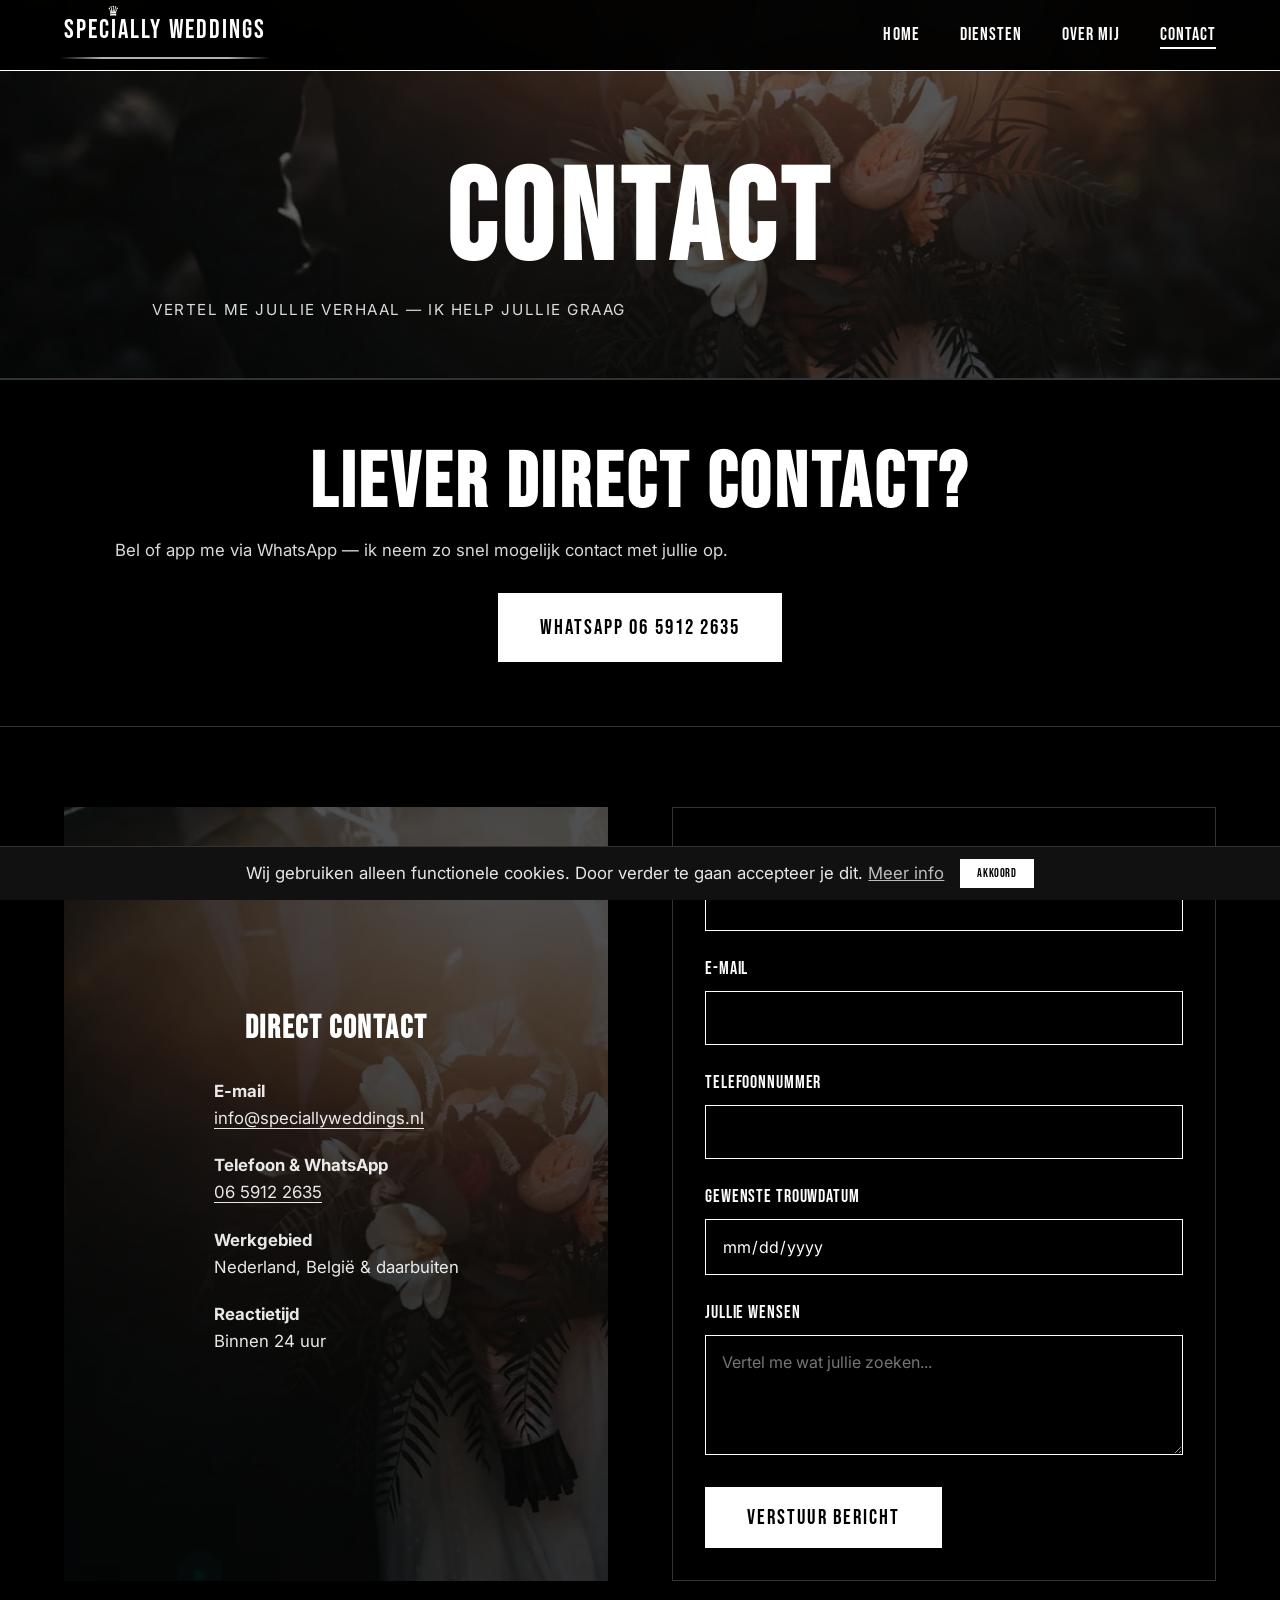
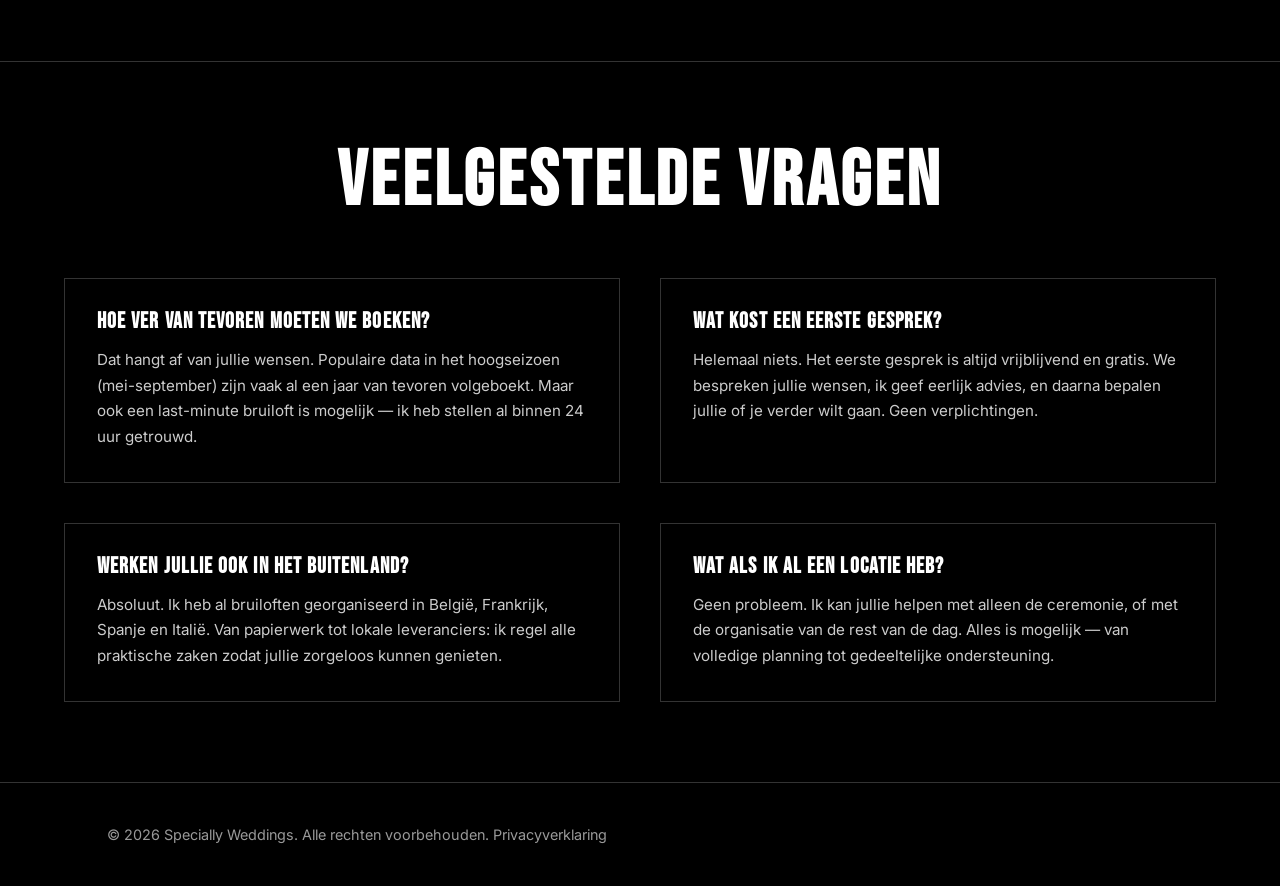
==== commit 8bd6e68d: "Speed optimalisatie: WebP, SEO meta tags, resource hints, .htaccess, 404, cookie consent, privacy, m" ====
--- a/contact.html
+++ b/contact.html
@@ -3,10 +3,27 @@
 <head>
   <meta charset="UTF-8">
   <meta name="viewport" content="width=device-width, initial-scale=1.0">
+  <meta name="theme-color" content="#000000">
+  <meta name="apple-mobile-web-app-capable" content="yes">
+  <meta name="apple-mobile-web-app-status-bar-style" content="black-translucent">
+  <link rel="manifest" href="site.webmanifest">
+
   <title>Contact | Specially Weddings</title>
-  <meta name="description" content="Neem contact op met Specially Weddings. Bel, app of mail Babs voor een vrijblijvend gesprek.">
+  <meta name="description" content="Neem contact op met Babs van Specially Weddings. Bel, app of mail voor een vrijblijvend gesprek over jullie bruiloft. Reactie binnen 24 uur.">
+  <link rel="canonical" href="https://speciallyweddings.nl/contact.html">
+  <meta property="og:title" content="Contact | Specially Weddings">
+  <meta property="og:description" content="Neem contact op met Babs van Specially Weddings. Bel, app of mail voor een vrijblijvend gesprek over jullie bruiloft. Reactie binnen 24 uur.">
+  <meta property="og:image" content="https://speciallyweddings.nl/img/contact-sfeer.jpg">
+  <meta property="og:url" content="https://speciallyweddings.nl/contact.html">
+  <meta property="og:type" content="website">
+  <meta name="twitter:card" content="summary_large_image">
+  <meta name="twitter:title" content="Contact | Specially Weddings">
+  <meta name="twitter:description" content="Neem contact op met Babs van Specially Weddings. Bel, app of mail voor een vrijblijvend gesprek over jullie bruiloft.">
+  <meta name="twitter:image" content="https://speciallyweddings.nl/img/contact-sfeer.jpg">
+  <link rel="preload" href="css/style.css" as="style">
   <link rel="preconnect" href="https://fonts.googleapis.com">
   <link rel="preconnect" href="https://fonts.gstatic.com" crossorigin>
+  <link rel="dns-prefetch" href="//fonts.gstatic.com">
   <link href="https://fonts.googleapis.com/css2?family=Bebas+Neue&family=Inter:wght@300;400;500;600&display=swap" rel="stylesheet">
   <link rel="stylesheet" href="css/style.css">
 </head>
@@ -57,7 +74,7 @@
         <div class="contact-layout">
 
           <div class="contact-visual reveal">
-            <img src="img/contact-sfeer.jpg" alt="Romantisch koppel bij zonsondergang" loading="lazy">
+            <picture><source srcset="img/contact-sfeer.webp" type="image/webp"><img src="img/contact-sfeer.jpg" width="1200" height="800" alt="Romantisch koppel bij zonsondergang" loading="lazy"></picture>
             <div class="contact-overlay">
               <div class="contact-details">
                 <h3>Direct contact</h3>
@@ -156,10 +173,15 @@
 
   <footer class="site-footer">
     <div class="container">
-      <p>&copy; 2026 Specially Weddings. Alle rechten voorbehouden.</p>
+      <p>&copy; 2026 Specially Weddings. Alle rechten voorbehouden. <a href="privacy.html">Privacyverklaring</a></p>
     </div>
   </footer>
 
   <script src="js/main.js"></script>
+
+  <div class="cookie-consent" role="dialog" aria-label="Cookie melding">
+    <p>Wij gebruiken alleen functionele cookies. Door verder te gaan accepteer je dit. <a href="privacy.html">Meer info</a></p>
+    <button class="btn" type="button">Akkoord</button>
+  </div>
 </body>
 </html>
--- a/css/style.css
+++ b/css/style.css
@@ -726,6 +726,58 @@
   height: 420px;
   object-fit: cover;
   display: block;
+}
+
+/* Cookie Consent */
+.cookie-consent {
+  position: fixed;
+  bottom: 0;
+  left: 0;
+  right: 0;
+  background: #111;
+  border-top: 1px solid #333;
+  padding: 12px 16px;
+  font-size: 12px;
+  display: flex;
+  align-items: center;
+  justify-content: center;
+  gap: 1rem;
+  z-index: 9999;
+  transform: translateY(0);
+  transition: transform 0.3s ease;
+}
+
+.cookie-consent.hidden {
+  transform: translateY(100%);
+}
+
+.cookie-consent p {
+  margin: 0;
+  opacity: 0.9;
+}
+
+.cookie-consent a {
+  text-decoration: underline;
+  opacity: 0.8;
+}
+
+.cookie-consent a:hover {
+  opacity: 1;
+}
+
+.cookie-consent .btn {
+  font-size: 12px;
+  padding: 6px 16px;
+  border-width: 1px;
+  letter-spacing: 0.05em;
+}
+
+@media (max-width: 768px) {
+  .cookie-consent {
+    flex-direction: column;
+    text-align: center;
+    gap: 0.5rem;
+  }
 }
 
 /* Contact Page */
--- a/css/style.css
+++ b/css/style.css
@@ -726,6 +726,58 @@
   height: 420px;
   object-fit: cover;
   display: block;
+}
+
+/* Cookie Consent */
+.cookie-consent {
+  position: fixed;
+  bottom: 0;
+  left: 0;
+  right: 0;
+  background: #111;
+  border-top: 1px solid #333;
+  padding: 12px 16px;
+  font-size: 12px;
+  display: flex;
+  align-items: center;
+  justify-content: center;
+  gap: 1rem;
+  z-index: 9999;
+  transform: translateY(0);
+  transition: transform 0.3s ease;
+}
+
+.cookie-consent.hidden {
+  transform: translateY(100%);
+}
+
+.cookie-consent p {
+  margin: 0;
+  opacity: 0.9;
+}
+
+.cookie-consent a {
+  text-decoration: underline;
+  opacity: 0.8;
+}
+
+.cookie-consent a:hover {
+  opacity: 1;
+}
+
+.cookie-consent .btn {
+  font-size: 12px;
+  padding: 6px 16px;
+  border-width: 1px;
+  letter-spacing: 0.05em;
+}
+
+@media (max-width: 768px) {
+  .cookie-consent {
+    flex-direction: column;
+    text-align: center;
+    gap: 0.5rem;
+  }
 }
 
 /* Contact Page */
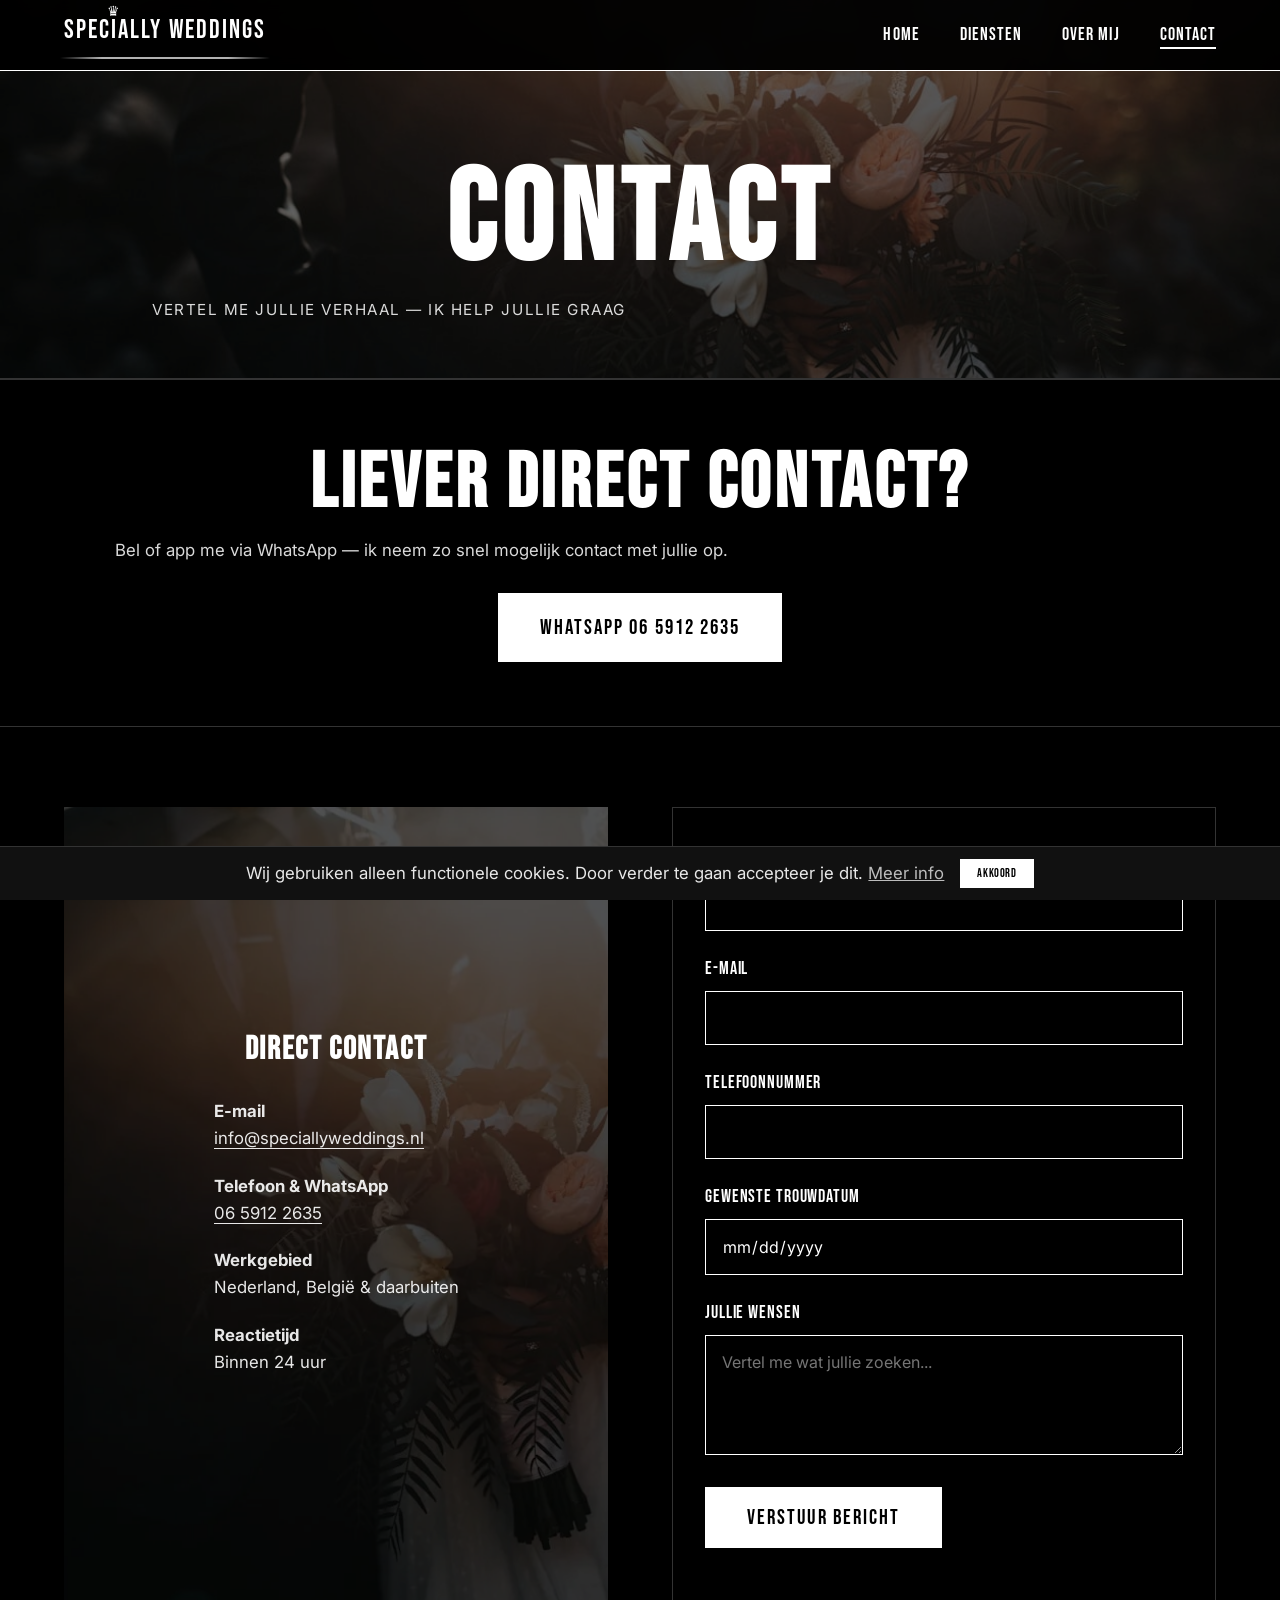
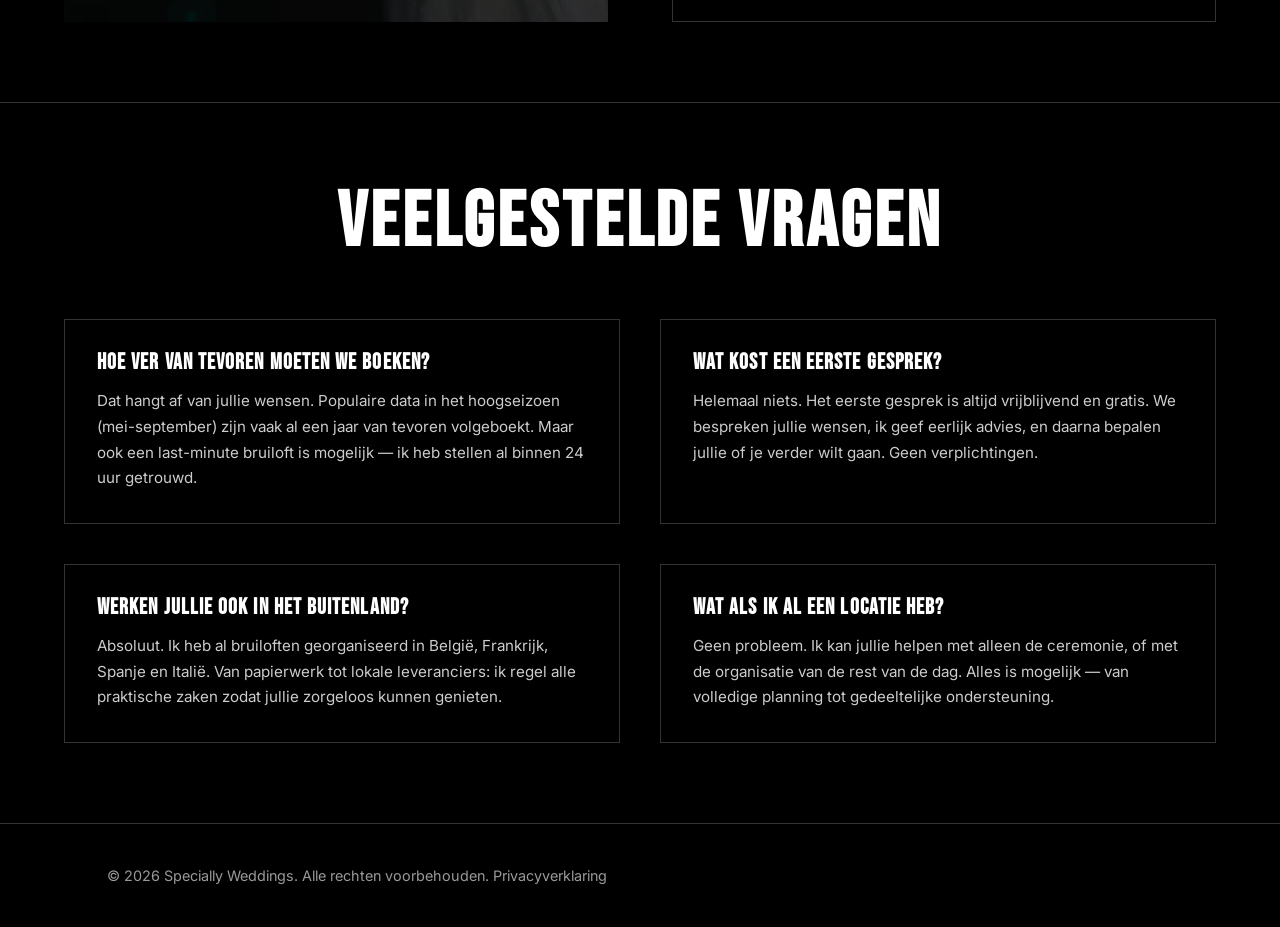
==== commit e9479c10: "SMTP mailer implementatie: contactformulier, beheer-dashboard, beveiliging" ====
--- a/contact.html
+++ b/contact.html
@@ -99,7 +99,13 @@
           </div>
 
           <div class="contact-form-wrap reveal">
-            <form class="contact-form" action="mailto:info@speciallyweddings.nl" method="post" enctype="text/plain">
+            <form class="contact-form" id="contactForm" action="mail.php" method="POST">
+              <input type="hidden" name="csrf_token" id="csrf_token" value="">
+              <!-- Honeypot -->
+              <div style="display:none;" aria-hidden="true">
+                <input type="text" name="website_url" tabindex="-1" autocomplete="off">
+                <input type="text" name="bedrijfsnaam_extra" tabindex="-1" autocomplete="off">
+              </div>
               <div class="form-group">
                 <label for="naam">Naam</label>
                 <input type="text" id="naam" name="naam" required>
@@ -120,7 +126,8 @@
                 <label for="bericht">Jullie wensen</label>
                 <textarea id="bericht" name="bericht" placeholder="Vertel me wat jullie zoeken..." required></textarea>
               </div>
-              <button type="submit" class="btn">Verstuur bericht</button>
+              <button type="submit" class="btn" id="submitBtn">Verstuur bericht</button>
+              <p id="formFeedback" style="margin-top:1rem; opacity:0.9; min-height:1.5em;"></p>
             </form>
           </div>
 
@@ -178,6 +185,56 @@
   </footer>
 
   <script src="js/main.js"></script>
+  <script>
+  (function() {
+    // Haal CSRF token op bij pageload
+    fetch('mail.php?csrf=1')
+      .then(r => r.json())
+      .then(data => {
+        if (data.csrf) document.getElementById('csrf_token').value = data.csrf;
+      })
+      .catch(() => {});
+
+    // AJAX formulier submit
+    const form = document.getElementById('contactForm');
+    const feedback = document.getElementById('formFeedback');
+    const submitBtn = document.getElementById('submitBtn');
+    if (!form) return;
+
+    form.addEventListener('submit', function(e) {
+      e.preventDefault();
+      submitBtn.disabled = true;
+      submitBtn.textContent = 'Bezig met versturen...';
+      feedback.textContent = '';
+      feedback.style.color = '';
+
+      const formData = new FormData(form);
+      fetch('mail.php', {
+        method: 'POST',
+        body: formData
+      })
+      .then(r => r.json())
+      .then(data => {
+        if (data.success) {
+          feedback.textContent = data.message || 'Uw aanvraag is verzonden. We nemen zo snel mogelijk contact met u op!';
+          feedback.style.color = '#4caf50';
+          form.reset();
+        } else {
+          feedback.textContent = data.message || 'Er is iets misgegaan. Probeer het opnieuw.';
+          feedback.style.color = '#f44336';
+        }
+      })
+      .catch(() => {
+        feedback.textContent = 'Er is een netwerkfout opgetreden. Probeer het later opnieuw.';
+        feedback.style.color = '#f44336';
+      })
+      .finally(() => {
+        submitBtn.disabled = false;
+        submitBtn.textContent = 'Verstuur bericht';
+      });
+    });
+  })();
+  </script>
 
   <div class="cookie-consent" role="dialog" aria-label="Cookie melding">
     <p>Wij gebruiken alleen functionele cookies. Door verder te gaan accepteer je dit. <a href="privacy.html">Meer info</a></p>
